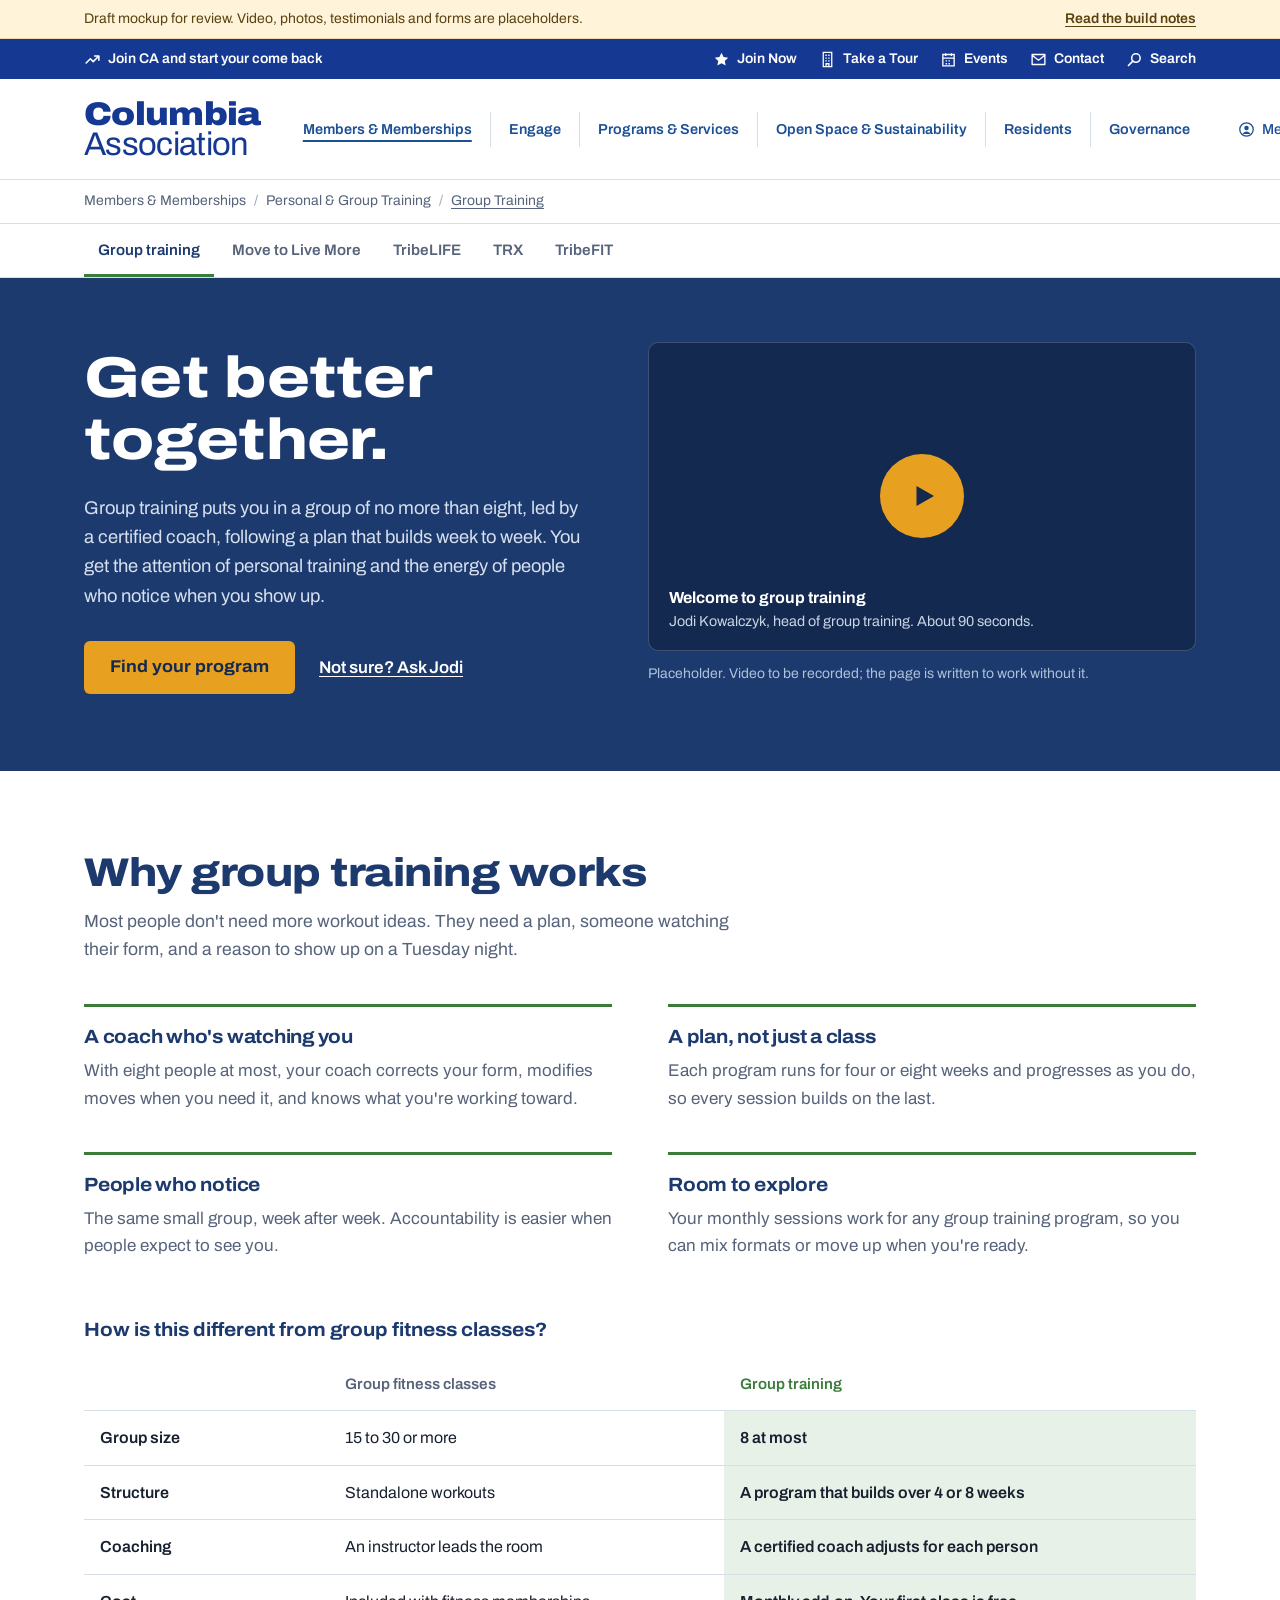
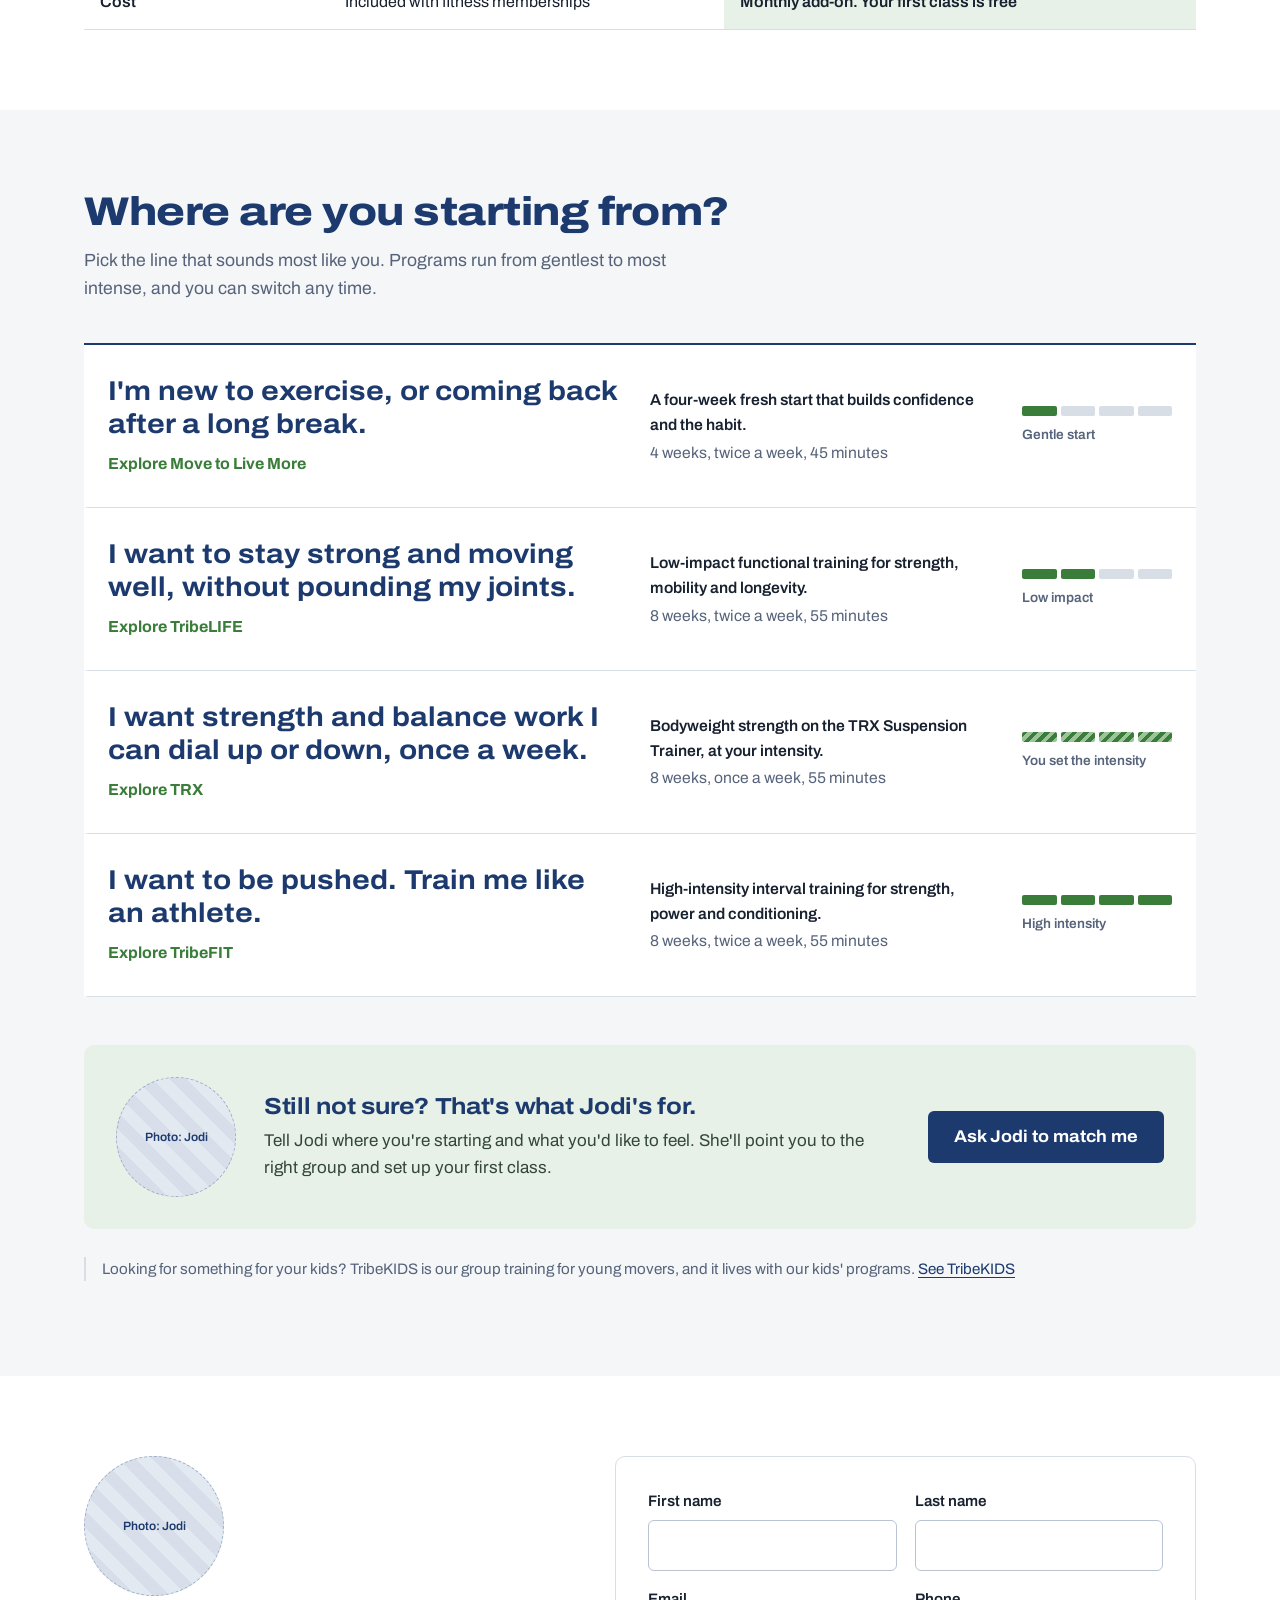
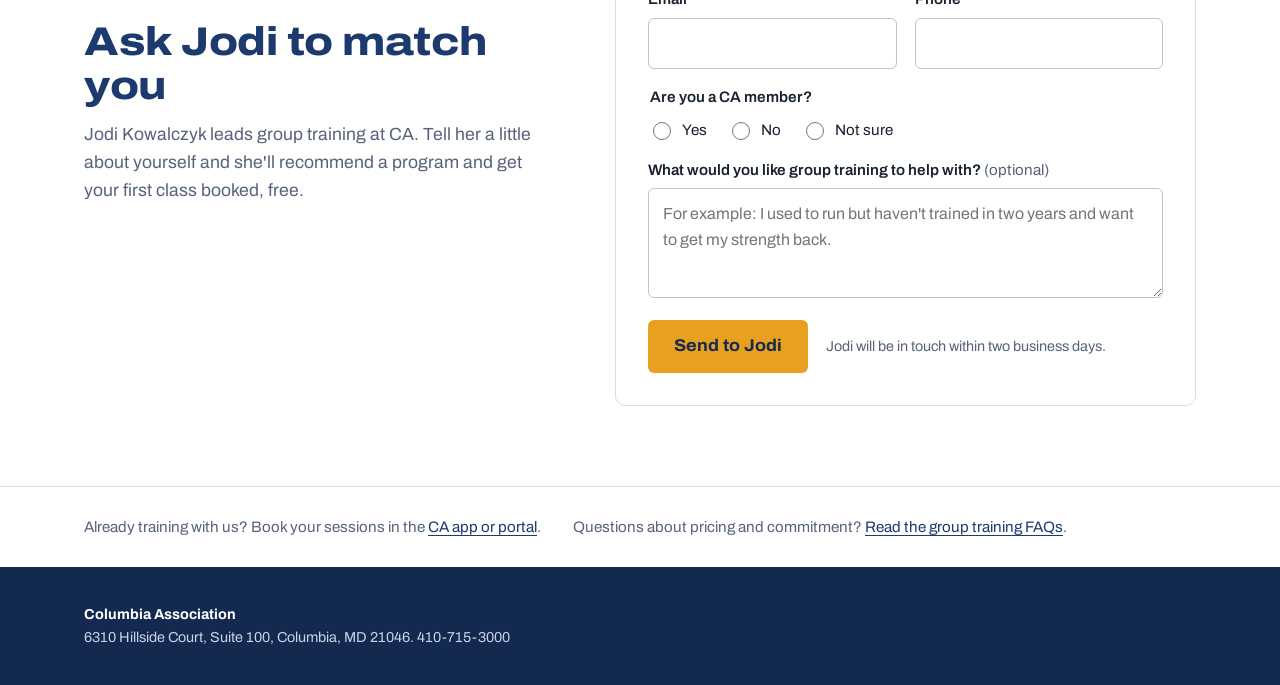
==== index.html @ 559ebf8b "Replace the stand-in header with the existing CA site header Adds the blue utility bar, the Columbia" ====
<!doctype html>
<html lang="en">
<head>
<meta charset="utf-8">
<meta name="viewport" content="width=device-width, initial-scale=1">
<title>Group Training - Columbia Association (mockup)</title>
<meta name="description" content="Small-group training with a certified coach at Columbia Association. Find the program that fits where you&#x27;re starting.">
<meta name="robots" content="noindex, nofollow">
<link rel="preconnect" href="https://fonts.googleapis.com">
<link rel="preconnect" href="https://fonts.gstatic.com" crossorigin>
<link href="https://fonts.googleapis.com/css2?family=Archivo:ital,wdth,wght@0,62..125,100..900;1,62..125,100..900&display=swap" rel="stylesheet">
<link rel="stylesheet" href="styles.css">
</head>
<body>
<div class="review-bar"><div class="wrap"><span>Draft mockup for review. Video, photos, testimonials and forms are placeholders.</span><a href="notes.html">Read the build notes</a></div></div>
<header class="ca-head">
  <div class="ca-util"><div class="wrap">
    <a class="ca-promo" href="#"><svg viewBox="0 0 24 24" aria-hidden="true"><path d="M3 17l6-6 4 4 8-8M15 7h6v6" fill="none" stroke="currentColor" stroke-width="2.2" stroke-linecap="round" stroke-linejoin="round"/></svg>Join CA and start your come back</a>
    <ul class="ca-util-links"><li><a href="#"><svg viewBox="0 0 24 24" aria-hidden="true"><path d="M12 2.5l2.9 6.1 6.6.8-4.9 4.6 1.3 6.6L12 17.3l-5.9 3.3 1.3-6.6-4.9-4.6 6.6-.8z" fill="currentColor"/></svg><span>Join Now</span></a></li><li><a href="#"><svg viewBox="0 0 24 24" aria-hidden="true"><path d="M6 2h12v20H6zM9 6h2M13 6h2M9 10h2M13 10h2M9 14h2M13 14h2M10 22v-4h4v4" fill="none" stroke="currentColor" stroke-width="1.8"/></svg><span>Take a Tour</span></a></li><li><a href="#"><svg viewBox="0 0 24 24" aria-hidden="true"><path d="M4 5h16v16H4zM4 10h16M8 3v4M16 3v4M8 14h2M12 14h2M8 18h2M12 18h2" fill="none" stroke="currentColor" stroke-width="1.9"/></svg><span>Events</span></a></li><li><a href="#"><svg viewBox="0 0 24 24" aria-hidden="true"><path d="M3 5h18v14H3zM3 6l9 7 9-7" fill="none" stroke="currentColor" stroke-width="1.9" stroke-linejoin="round"/></svg><span>Contact</span></a></li><li><a href="#"><svg viewBox="0 0 24 24" aria-hidden="true"><circle cx="14" cy="10" r="6" fill="none" stroke="currentColor" stroke-width="2.2"/><path d="M9.6 14.4L3.5 20.5" stroke="currentColor" stroke-width="2.4" stroke-linecap="round"/></svg><span>Search</span></a></li></ul>
  </div></div>
  <div class="ca-main"><div class="wrap">
    <a class="ca-logo" href="index.html" aria-label="Columbia Association home"><span class="ca-logo-1">Columbia</span><span class="ca-logo-2">Association</span></a>
    <button class="ca-menu-btn" type="button" aria-expanded="false" aria-controls="ca-menu">Menu</button>
    <nav class="ca-nav" id="ca-menu" aria-label="Main"><ul><li><a href="#" class="is-section">Members &amp; Memberships</a></li><li><a href="#">Engage</a></li><li><a href="#">Programs &amp; Services</a></li><li><a href="#">Open Space &amp; Sustainability</a></li><li><a href="#">Residents</a></li><li><a href="#">Governance</a></li><li class="ca-login"><a href="#"><svg viewBox="0 0 24 24" aria-hidden="true"><circle cx="12" cy="12" r="9.5" fill="none" stroke="currentColor" stroke-width="1.8"/><circle cx="12" cy="10" r="3.2" fill="currentColor"/><path d="M6.3 18.5c1.3-2.4 3.3-3.6 5.7-3.6s4.4 1.2 5.7 3.6" fill="currentColor"/></svg>Member Login</a></li></ul></nav>
  </div></div>
</header>
<nav class="crumbs" aria-label="Breadcrumb"><div class="wrap"><ol><li>Members &amp; Memberships</li><li>Personal &amp; Group Training</li><li><a href="index.html">Group Training</a></li></ol></div></nav>
<nav class="gt-nav" aria-label="Group training"><div class="wrap"><ul><li><a href="index.html" aria-current="page">Group training</a></li><li><a href="move-to-live-more.html">Move to Live More</a></li><li><a href="tribelife.html">TribeLIFE</a></li><li><a href="trx.html">TRX</a></li><li><a href="tribefit.html">TribeFIT</a></li></ul></div></nav>
<main id="content">
<section class="hero"><div class="wrap">
  <div>
    <h1>Get better together.</h1>
    <p class="lede">Group training puts you in a group of no more than eight, led by a certified coach, following a plan that builds week to week. You get the attention of personal training and the energy of people who notice when you show up.</p>
    <div class="hero-actions">
      <a class="btn btn-primary" href="#paths">Find your program</a>
      <a class="btn-link-light" href="#ask">Not sure? Ask Jodi</a>
    </div>
  </div>
  <div>
    <div class="video">
      <button class="video-play" type="button" aria-label="Play welcome video from Jodi Kowalczyk"><svg viewBox="0 0 24 24" aria-hidden="true"><path d="M6 4l14 8-14 8z"/></svg></button>
      <div class="video-meta"><strong>Welcome to group training</strong>Jodi Kowalczyk, head of group training. About 90 seconds.</div>
      <div class="video-msg" role="status"><div><p>The welcome video from Jodi will play here.</p><button class="btn btn-primary video-close" type="button">Close</button></div></div>
    </div>
    <p class="video-note">Placeholder. Video to be recorded; the page is written to work without it.</p>
  </div>
</div></section>

<section class="section"><div class="wrap">
  <div class="section-head measure">
    <h2>Why group training works</h2>
    <p>Most people don't need more workout ideas. They need a plan, someone watching their form, and a reason to show up on a Tuesday night.</p>
  </div>
  <div class="reasons">
    <div class="reason"><h3>A coach who's watching you</h3><p>With eight people at most, your coach corrects your form, modifies moves when you need it, and knows what you're working toward.</p></div>
    <div class="reason"><h3>A plan, not just a class</h3><p>Each program runs for four or eight weeks and progresses as you do, so every session builds on the last.</p></div>
    <div class="reason"><h3>People who notice</h3><p>The same small group, week after week. Accountability is easier when people expect to see you.</p></div>
    <div class="reason"><h3>Room to explore</h3><p>Your monthly sessions work for any group training program, so you can mix formats or move up when you're ready.</p></div>
  </div>

  <div class="compare-wrap">
    <table class="compare">
      <caption>How is this different from group fitness classes?</caption>
      <thead><tr><td></td><th scope="col">Group fitness classes</th><th scope="col">Group training</th></tr></thead>
      <tbody>
        <tr><th scope="row">Group size</th><td>15 to 30 or more</td><td>8 at most</td></tr>
        <tr><th scope="row">Structure</th><td>Standalone workouts</td><td>A program that builds over 4 or 8 weeks</td></tr>
        <tr><th scope="row">Coaching</th><td>An instructor leads the room</td><td>A certified coach adjusts for each person</td></tr>
        <tr><th scope="row">Cost</th><td>Included with fitness memberships</td><td>Monthly add-on. Your first class is free</td></tr>
      </tbody>
    </table>
  </div>
</div></section>

<section class="section section-gray" id="paths"><div class="wrap">
  <div class="section-head measure">
    <h2>Where are you starting from?</h2>
    <p>Pick the line that sounds most like you. Programs run from gentlest to most intense, and you can switch any time.</p>
  </div>
  <ul class="paths">
<li class="path"><a href="move-to-live-more.html">
  <div><span class="path-say">I&#x27;m new to exercise, or coming back after a long break.</span><span class="path-prog">Explore Move to Live More</span></div>
  <div class="path-facts"><strong>A four-week fresh start that builds confidence and the habit.</strong>4 weeks, twice a week, 45 minutes</div>
  <div class="meter" aria-label="Intensity: Gentle start"><div class="meter-bars" aria-hidden="true"><span class="on"></span><span class=""></span><span class=""></span><span class=""></span></div><span class="meter-label">Gentle start</span></div>
</a></li>
<li class="path"><a href="tribelife.html">
  <div><span class="path-say">I want to stay strong and moving well, without pounding my joints.</span><span class="path-prog">Explore TribeLIFE</span></div>
  <div class="path-facts"><strong>Low-impact functional training for strength, mobility and longevity.</strong>8 weeks, twice a week, 55 minutes</div>
  <div class="meter" aria-label="Intensity: Low impact"><div class="meter-bars" aria-hidden="true"><span class="on"></span><span class="on"></span><span class=""></span><span class=""></span></div><span class="meter-label">Low impact</span></div>
</a></li>
<li class="path"><a href="trx.html">
  <div><span class="path-say">I want strength and balance work I can dial up or down, once a week.</span><span class="path-prog">Explore TRX</span></div>
  <div class="path-facts"><strong>Bodyweight strength on the TRX Suspension Trainer, at your intensity.</strong>8 weeks, once a week, 55 minutes</div>
  <div class="meter" aria-label="Intensity: You set the intensity"><div class="meter-bars" aria-hidden="true"><span class="range"></span><span class="range"></span><span class="range"></span><span class="range"></span></div><span class="meter-label">You set the intensity</span></div>
</a></li>
<li class="path"><a href="tribefit.html">
  <div><span class="path-say">I want to be pushed. Train me like an athlete.</span><span class="path-prog">Explore TribeFIT</span></div>
  <div class="path-facts"><strong>High-intensity interval training for strength, power and conditioning.</strong>8 weeks, twice a week, 55 minutes</div>
  <div class="meter" aria-label="Intensity: High intensity"><div class="meter-bars" aria-hidden="true"><span class="on"></span><span class="on"></span><span class="on"></span><span class="on"></span></div><span class="meter-label">High intensity</span></div>
</a></li>
  </ul>

  <div class="not-sure">
    <div class="ph ph-square">Photo: Jodi</div>
    <div>
      <h3>Still not sure? That's what Jodi's for.</h3>
      <p>Tell Jodi where you're starting and what you'd like to feel. She'll point you to the right group and set up your first class.</p>
    </div>
    <a class="btn" href="#ask">Ask Jodi to match me</a>
  </div>

  <p class="kids-aside">Looking for something for your kids? TribeKIDS is our group training for young movers, and it lives with our kids' programs. <a href="https://columbiaassociation.org/sports-recreation/personal-training/tribekids/">See TribeKIDS</a></p>
</div></section>

<section class="section" id="ask"><div class="wrap ask">
  <div class="ask-intro">
    <div class="ph ph-square">Photo: Jodi</div>
    <h2>Ask Jodi to match you</h2>
    <p style="margin-top:14px;color:var(--muted);font-size:1.1rem">Jodi Kowalczyk leads group training at CA. Tell her a little about yourself and she'll recommend a program and get your first class booked, free.</p>
  </div>
  <div class="form-panel">
    <form>
      <input type="hidden" name="source" value="gt-home-ask-jodi">
      <div class="form-grid">
        <div class="field"><label for="f-first">First name</label><input id="f-first" type="text" name="first_name" autocomplete="given-name" required></div>
<div class="field"><label for="f-last">Last name</label><input id="f-last" type="text" name="last_name" autocomplete="family-name" required></div>
<div class="field"><label for="f-email">Email</label><input id="f-email" type="email" name="email" autocomplete="email" required></div>
<div class="field"><label for="f-phone">Phone</label><input id="f-phone" type="tel" name="phone" autocomplete="tel" required></div>
        <fieldset class="field full"><legend>Are you a CA member?</legend>
<div class="choices">
<label><input type="radio" name="member" value="yes" required> Yes</label>
<label><input type="radio" name="member" value="no"> No</label>
<label><input type="radio" name="member" value="not-sure"> Not sure</label>
</div></fieldset>
        <div class="field full"><label for="f-goal">What would you like group training to help with? <span class="opt">(optional)</span></label><textarea id="f-goal" name="goal" placeholder="For example: I used to run but haven't trained in two years and want to get my strength back."></textarea></div>
        <div class="form-foot"><button class="btn btn-primary" type="submit">Send to Jodi</button><p>Jodi will be in touch within two business days.</p></div>
      </div>
    </form>
    <div class="form-done" role="status">
      <h3>Thanks, <span data-first>there</span>.</h3>
      <p>Jodi will be in touch within two business days to talk through your options and book your first class.</p>
      <span class="mock-flag">Mockup: this form isn't connected yet.</span>
    </div>
  </div>
</div></section>

<div class="utility"><div class="wrap">
  <span>Already training with us? Book your sessions in the <a href="https://columbiaassociation.org/portal-info/">CA app or portal</a>.</span>
  <span>Questions about pricing and commitment? <a href="https://columbiaassociation.org/sports-recreation/personal-training/group-training-programs/faqs/">Read the group training FAQs</a>.</span>
</div></div>
</main>
<footer class="site-foot"><div class="wrap">
<strong>Columbia Association</strong><br>6310 Hillside Court, Suite 100, Columbia, MD 21046. 410-715-3000
</div></footer>
<script src="site.js"></script>
</body></html>
---- styles.css ----
/* CA Group Training mockup - shared styles
   Palette from the CA design system: navy #1C3A6E, green #3A7D3A, light gray #F4F6F8, gold #E8A020 */

:root {
  --navy: #1C3A6E;
  --navy-deep: #13294F;
  --green: #3A7D3A;
  --green-tint: #E8F1E7;
  --gray: #F4F6F8;
  --gold: #E8A020;
  --gold-deep: #C8870F;
  --ink: #18212F;
  --muted: #56637A;
  --line: #D8DEE6;
  --white: #FFFFFF;
  color-scheme: light;
}

* { box-sizing: border-box; }
html { -webkit-text-size-adjust: 100%; scroll-behavior: smooth; }
@media (prefers-reduced-motion: reduce) { html { scroll-behavior: auto; } }

body {
  margin: 0;
  font-family: "Archivo", system-ui, -apple-system, "Segoe UI", Roboto, sans-serif;
  font-stretch: 100%;
  font-size: 1.0625rem;
  line-height: 1.6;
  color: var(--ink);
  background: var(--white);
}

a { color: var(--navy); text-underline-offset: 3px; }
a:hover { color: var(--green); }
:focus-visible { outline: 3px solid var(--gold); outline-offset: 3px; }

.wrap { max-width: 1160px; margin: 0 auto; padding: 0 24px; }
.measure { max-width: 38em; }

h1, h2, h3 {
  font-stretch: 116%;
  font-weight: 800;
  line-height: 1.08;
  letter-spacing: -0.012em;
  margin: 0;
}
h2 { font-size: clamp(1.75rem, 3.4vw, 2.5rem); color: var(--navy); }
h3 { font-size: 1.2rem; font-stretch: 108%; font-weight: 700; line-height: 1.25; }
p { margin: 0 0 1em; }

/* ---------- Review banner ---------- */
.review-bar {
  background: #FFF3DA;
  border-bottom: 1px solid #F0D9A8;
  font-size: 0.875rem;
  color: #5B4310;
}
.review-bar .wrap { display: flex; gap: 16px; justify-content: space-between; align-items: center; padding-top: 8px; padding-bottom: 8px; flex-wrap: wrap; }
.review-bar a { color: #5B4310; font-weight: 600; }

/* ---------- CA site header (mirrors the existing columbiaassociation.org chrome) ---------- */
/* Shari: this is the existing WordPress theme header. Nothing here needs building. */
.ca-head { --ca-blue: #153893; --ca-link: #1B4F96; background: var(--white); }
.ca-head svg { width: 17px; height: 17px; flex: none; }

.ca-util { background: var(--ca-blue); color: var(--white); font-size: 0.875rem; font-weight: 600; }
.ca-util .wrap { display: flex; align-items: center; justify-content: space-between; gap: 16px; min-height: 40px; }
.ca-util a { color: var(--white); text-decoration: none; display: inline-flex; align-items: center; gap: 7px; padding: 8px 0; }
.ca-util a:hover { text-decoration: underline; color: var(--white); }
.ca-util-links { list-style: none; margin: 0; padding: 0; display: flex; gap: 22px; }

.ca-main { border-bottom: 1px solid var(--line); }
.ca-main .wrap { display: flex; align-items: center; gap: 24px; min-height: 100px; }
.ca-logo { display: flex; flex-direction: column; text-decoration: none; color: var(--ca-blue); line-height: 0.92; flex: none; }
.ca-logo-1 { font-weight: 900; font-stretch: 112%; font-size: 2.05rem; letter-spacing: -0.02em; }
.ca-logo-2 { font-weight: 400; font-size: 2.05rem; letter-spacing: -0.02em; }
.ca-logo:hover { color: var(--ca-blue); }

.ca-nav { margin-left: auto; }
.ca-nav ul { list-style: none; margin: 0; padding: 0; display: flex; align-items: center; }
.ca-nav li + li { border-left: 1px solid var(--line); }
.ca-nav a {
  display: inline-flex; align-items: center; gap: 7px; padding: 6px 18px;
  color: var(--ca-link); font-weight: 600; font-size: 0.9rem; text-decoration: none; white-space: nowrap;
}
.ca-nav a:hover { color: var(--ca-blue); text-decoration: underline; }
.ca-nav a.is-section { text-decoration: underline; text-decoration-thickness: 2px; text-underline-offset: 6px; }
.ca-nav .ca-login { border-left: 0; margin-left: 12px; }
.ca-nav .ca-login a { font-weight: 500; }
.ca-menu-btn { display: none; }

/* Breadcrumb */
.crumbs { background: var(--white); border-bottom: 1px solid var(--line); font-size: 0.875rem; color: var(--muted); }
.crumbs ol { list-style: none; margin: 0; padding: 10px 0; display: flex; flex-wrap: wrap; }
.crumbs li + li::before { content: "/"; margin: 0 8px; color: #9AA6B8; }
.crumbs a { color: var(--muted); }

@media (max-width: 1180px) {
  .ca-main .wrap { min-height: 76px; }
  .ca-logo-1, .ca-logo-2 { font-size: 1.6rem; }
  .ca-menu-btn {
    display: inline-block; margin-left: auto; cursor: pointer;
    font: inherit; font-weight: 700; font-size: 0.95rem; color: var(--ca-blue);
    background: var(--white); border: 2px solid var(--ca-blue); border-radius: 6px; padding: 8px 16px;
  }
  .ca-nav { display: none; flex-basis: 100%; margin: 0 0 12px; }
  .ca-nav.is-open { display: block; }
  .ca-main .wrap { flex-wrap: wrap; }
  .ca-nav ul { flex-direction: column; align-items: stretch; }
  .ca-nav li + li { border-left: 0; border-top: 1px solid var(--line); }
  .ca-nav a { display: flex; padding: 12px 4px; font-size: 1rem; }
  .ca-nav .ca-login { margin-left: 0; }
}
@media (max-width: 760px) {
  .ca-util-links { gap: 4px; }
  .ca-util-links span { position: absolute; width: 1px; height: 1px; overflow: hidden; clip: rect(0 0 0 0); white-space: nowrap; }
  .ca-util-links a { padding: 10px 8px; }
  .ca-util-links svg { width: 18px; height: 18px; }
}
@media (max-width: 560px) {
  .ca-util .ca-promo { display: none; }
  .ca-util .wrap { justify-content: center; }
  .ca-util-links { gap: 14px; }
  .ca-logo-1, .ca-logo-2 { font-size: 1.4rem; }
}

/* Section nav across the five pages */
.gt-nav { background: var(--white); border-bottom: 1px solid var(--line); position: sticky; top: 0; z-index: 10; }
.gt-nav ul { list-style: none; margin: 0; padding: 0; display: flex; gap: 4px; overflow-x: auto; scrollbar-width: none; }
.gt-nav ul::-webkit-scrollbar { display: none; }
.gt-nav a {
  display: block; padding: 14px 14px 12px; white-space: nowrap; text-decoration: none;
  color: var(--muted); font-weight: 600; font-size: 0.95rem;
  border-bottom: 3px solid transparent;
}
.gt-nav a:hover { color: var(--navy); }
.gt-nav a[aria-current="page"] { color: var(--navy); border-bottom-color: var(--green); }

/* ---------- Buttons ---------- */
.btn {
  display: inline-block; text-decoration: none; cursor: pointer;
  font: inherit; font-weight: 700; font-stretch: 106%;
  padding: 14px 24px; border-radius: 6px; border: 2px solid transparent;
  line-height: 1.2;
}
.btn-primary { background: var(--gold); color: var(--navy-deep); }
.btn-primary:hover { background: var(--gold-deep); color: var(--navy-deep); }
.btn-link-light { color: var(--white); font-weight: 600; }
.btn-link-light:hover { color: var(--gold); }

/* ---------- Hero ---------- */
.hero { background: var(--navy); color: var(--white); padding: 64px 0 72px; }
.hero .wrap { display: grid; grid-template-columns: 1fr 1.08fr; gap: 56px; align-items: center; }
.hero h1 { font-size: clamp(2.3rem, 4.6vw, 3.6rem); font-stretch: 120%; }
.hero .lede { color: #D7E0EE; font-size: 1.15rem; margin: 22px 0 30px; max-width: 32em; }
.hero-actions { display: flex; gap: 24px; align-items: center; flex-wrap: wrap; }

/* Video placeholder */
.video {
  position: relative; aspect-ratio: 16 / 9; width: 100%;
  background: var(--navy-deep); border: 1px solid rgba(255,255,255,0.18); border-radius: 10px;
  overflow: hidden; display: grid; place-items: center;
}
.video-play {
  width: 84px; height: 84px; border-radius: 50%; border: 0; cursor: pointer;
  background: var(--gold); display: grid; place-items: center;
}
.video-play:hover { background: var(--gold-deep); }
.video-play svg { width: 30px; height: 30px; margin-left: 5px; fill: var(--navy-deep); }
.video-meta { position: absolute; left: 20px; right: 20px; bottom: 16px; font-size: 0.9rem; color: #C9D4E6; }
.video-meta strong { display: block; color: var(--white); font-size: 1rem; }
.video-note { margin-top: 12px; font-size: 0.875rem; color: #AFC0DA; }
.video-msg { position: absolute; inset: 0; display: none; place-items: center; text-align: center; padding: 24px; background: rgba(19,41,79,0.94); color: var(--white); }
.video.is-open .video-msg { display: grid; }

/* ---------- Generic sections ---------- */
.section { padding: 80px 0; }
.section-gray { background: var(--gray); }
.section-head { margin-bottom: 40px; }
.section-head p { color: var(--muted); font-size: 1.1rem; margin-top: 14px; }

/* Why group training works */
.reasons { display: grid; grid-template-columns: repeat(2, 1fr); gap: 40px 56px; }
.reason { border-top: 3px solid var(--green); padding-top: 18px; }
.reason h3 { color: var(--navy); margin-bottom: 8px; }
.reason p { color: var(--muted); margin: 0; }

/* Group fitness vs group training */
.compare-wrap { margin-top: 56px; overflow-x: auto; }
.compare { width: 100%; border-collapse: collapse; min-width: 560px; font-size: 1rem; }
.compare caption { text-align: left; font-weight: 700; font-stretch: 108%; color: var(--navy); font-size: 1.2rem; padding-bottom: 12px; }
.compare th, .compare td { text-align: left; padding: 14px 16px; border-bottom: 1px solid var(--line); vertical-align: top; }
.compare thead th { font-size: 0.95rem; color: var(--muted); font-weight: 600; }
.compare thead th:last-child { color: var(--green); }
.compare tbody th { font-weight: 600; color: var(--ink); width: 22%; }
.compare td:last-child { background: var(--green-tint); font-weight: 600; }

/* ---------- Pathways (the triage) ---------- */
.paths { list-style: none; margin: 0; padding: 0; border-top: 2px solid var(--navy); }
.path a {
  display: grid; grid-template-columns: 1.5fr 1fr 150px; gap: 32px; align-items: center;
  padding: 30px 24px 30px 20px; text-decoration: none; color: var(--ink);
  border-bottom: 1px solid var(--line); border-left: 4px solid transparent; background: var(--white);
}
.path a:hover, .path a:focus-visible { border-left-color: var(--green); background: #FBFCFD; color: var(--ink); }
.path-say { font-size: clamp(1.3rem, 2.3vw, 1.7rem); font-weight: 700; font-stretch: 110%; line-height: 1.2; color: var(--navy); }
.path-prog { display: block; margin-top: 10px; font-size: 1rem; font-weight: 700; color: var(--green); font-stretch: 100%; }
.path a:hover .path-prog { text-decoration: underline; }
.path-facts { color: var(--muted); font-size: 0.98rem; }
.path-facts strong { color: var(--ink); font-weight: 600; display: block; margin-bottom: 2px; }

.meter { display: grid; gap: 8px; }
.meter-bars { display: grid; grid-template-columns: repeat(4, 1fr); gap: 4px; height: 10px; }
.meter-bars span { background: var(--line); border-radius: 2px; }
.meter-bars span.on { background: var(--green); }
.meter-bars span.range { background: repeating-linear-gradient(135deg, var(--green) 0 4px, #9CC39A 4px 8px); }
.meter-label { font-size: 0.85rem; color: var(--muted); font-weight: 600; }
.paths-note { margin-top: 20px; font-size: 0.95rem; color: var(--muted); }

/* Not sure band */
.not-sure { margin-top: 48px; background: var(--green-tint); border-radius: 10px; padding: 32px; display: grid; grid-template-columns: 120px 1fr auto; gap: 28px; align-items: center; }
.not-sure h3 { font-size: 1.45rem; font-stretch: 112%; color: var(--navy); margin-bottom: 6px; }
.not-sure p { margin: 0; color: #33463A; }
.not-sure .btn { background: var(--navy); color: var(--white); }
.not-sure .btn:hover { background: var(--navy-deep); color: var(--white); }

.kids-aside { margin-top: 28px; font-size: 0.95rem; color: var(--muted); padding-left: 16px; border-left: 2px solid var(--line); }

/* ---------- Photo placeholders ---------- */
.ph {
  background-color: #E3E9F1;
  background-image: repeating-linear-gradient(45deg, rgba(28,58,110,0.06) 0 12px, transparent 12px 24px);
  border: 1px dashed #9FB0C8; border-radius: 10px;
  display: grid; place-items: center; text-align: center; padding: 18px;
  color: var(--navy); font-size: 0.875rem; font-weight: 600; line-height: 1.35;
  aspect-ratio: 4 / 3;
}
.ph small { display: block; font-weight: 400; color: var(--muted); margin-top: 4px; }
.ph-square { aspect-ratio: 1 / 1; border-radius: 50%; padding: 10px; font-size: 0.75rem; }
.hero .ph { background-color: #26467C; background-image: repeating-linear-gradient(45deg, rgba(255,255,255,0.05) 0 12px, transparent 12px 24px); border-color: rgba(255,255,255,0.35); color: var(--white); }
.hero .ph small { color: #C9D4E6; }

/* ---------- Forms ---------- */
.form-grid { display: grid; grid-template-columns: 1fr 1fr; gap: 16px 18px; }
.field { display: grid; gap: 6px; }
.field.full { grid-column: 1 / -1; }
label, legend { font-weight: 600; font-size: 0.95rem; }
.opt { font-weight: 400; color: var(--muted); }
input[type="text"], input[type="email"], input[type="tel"], select, textarea {
  font: inherit; font-size: 1rem; width: 100%; padding: 12px 14px;
  border: 1px solid #B9C3D1; border-radius: 6px; background: var(--white); color: var(--ink);
}
textarea { min-height: 110px; resize: vertical; }
input:focus, select:focus, textarea:focus { outline: 3px solid rgba(232,160,32,0.55); outline-offset: 0; border-color: var(--navy); }
fieldset { border: 0; padding: 0; margin: 0; }
.choices { display: flex; flex-wrap: wrap; gap: 8px 20px; margin-top: 8px; }
.choices label { font-weight: 400; display: flex; gap: 8px; align-items: center; }
.choices input { width: 18px; height: 18px; accent-color: var(--green); }
.form-foot { grid-column: 1 / -1; display: flex; gap: 18px; align-items: center; flex-wrap: wrap; margin-top: 6px; }
.form-foot p { margin: 0; font-size: 0.9rem; color: var(--muted); }
.form-panel { background: var(--white); border: 1px solid var(--line); border-radius: 10px; padding: 32px; }
.form-done { display: none; }
.form-panel.is-done form { display: none; }
.form-panel.is-done .form-done { display: block; }
.form-done h3 { color: var(--green); font-size: 1.4rem; margin-bottom: 10px; }
.mock-flag { font-size: 0.85rem; color: #8A6514; background: #FFF3DA; padding: 8px 12px; border-radius: 6px; display: inline-block; }

/* Ask Jodi */
.ask { display: grid; grid-template-columns: 0.9fr 1.1fr; gap: 56px; align-items: start; }
.ask-intro .ph-square { width: 140px; margin-bottom: 24px; }

/* Utility strip */
.utility { border-top: 1px solid var(--line); padding: 28px 0; font-size: 0.95rem; color: var(--muted); }
.utility .wrap { display: flex; gap: 32px; flex-wrap: wrap; }

/* ---------- Program pages ---------- */
.prog-hero h1 { font-size: clamp(2.8rem, 7vw, 5.2rem); font-stretch: 125%; font-weight: 900; letter-spacing: -0.02em; }
.back { display: inline-block; margin-bottom: 18px; color: #C9D4E6; font-size: 0.95rem; }
.back:hover { color: var(--gold); }
.facts { display: grid; grid-template-columns: repeat(4, auto); justify-content: start; gap: 8px 36px; margin: 0 0 34px; }
.facts div { display: grid; }
.facts dt { font-size: 0.85rem; color: #AFC0DA; order: 2; }
.facts dd { margin: 0; font-size: 1.5rem; font-weight: 800; font-stretch: 112%; order: 1; }

.for-you { list-style: none; padding: 0; margin: 0; display: grid; gap: 14px; }
.for-you li { padding: 16px 20px; background: var(--white); border-left: 4px solid var(--green); font-size: 1.15rem; font-weight: 600; color: var(--navy); }

.split { display: grid; grid-template-columns: 1fr 1fr; gap: 56px; align-items: center; }

.benefits { display: grid; grid-template-columns: repeat(2, 1fr); gap: 32px 48px; }
.benefit h3 { color: var(--navy); margin-bottom: 6px; }
.benefit p { color: var(--muted); margin: 0; }

.quotes { display: grid; grid-template-columns: 1fr 1fr; gap: 24px; }
.quote { margin: 0; border: 2px dashed #C3CDDA; border-radius: 10px; padding: 28px; background: var(--white); }
.quote p { font-size: 1.15rem; color: var(--muted); font-style: italic; }
.quote footer { font-size: 0.9rem; color: var(--muted); }
.quote .tag { font-style: normal; font-weight: 700; color: #8A6514; font-size: 0.85rem; display: block; margin-bottom: 10px; }

.book { display: grid; grid-template-columns: 0.85fr 1.15fr; gap: 56px; align-items: start; }
.steps { list-style: none; counter-reset: s; padding: 0; margin: 28px 0 0; display: grid; gap: 22px; }
.steps li { counter-increment: s; display: grid; grid-template-columns: 40px 1fr; gap: 14px; }
.steps li::before {
  content: counter(s); width: 36px; height: 36px; border-radius: 50%;
  background: var(--navy); color: var(--white); display: grid; place-items: center; font-weight: 700;
}
.steps strong { display: block; color: var(--navy); }
.steps span { color: var(--muted); font-size: 0.98rem; }

details.costs { margin-top: 28px; border-top: 1px solid var(--line); padding-top: 18px; }
details.costs summary { cursor: pointer; font-weight: 700; color: var(--navy); }
.price-table { width: 100%; border-collapse: collapse; margin: 16px 0; font-size: 0.95rem; }
.price-table th, .price-table td { padding: 10px 8px; border-bottom: 1px solid var(--line); text-align: left; }
.price-table thead th { color: var(--muted); font-weight: 600; }
.costs p { font-size: 0.95rem; color: var(--muted); }

.others { list-style: none; padding: 0; margin: 24px 0 0; display: grid; grid-template-columns: repeat(3, 1fr); gap: 0; border-top: 2px solid var(--navy); }
.others a { display: block; padding: 22px 20px 22px 0; text-decoration: none; border-bottom: 1px solid var(--line); color: var(--ink); }
.others a:hover strong { text-decoration: underline; }
.others strong { display: block; color: var(--green); font-size: 1.1rem; }
.others span { color: var(--muted); font-size: 0.95rem; }

/* ---------- Footer ---------- */
.site-foot { background: var(--navy-deep); color: #C9D4E6; padding: 36px 0; font-size: 0.9rem; }
.site-foot strong { color: var(--white); }

/* ---------- Responsive ---------- */
@media (max-width: 900px) {
  .hero .wrap, .ask, .split, .book { grid-template-columns: 1fr; gap: 36px; }
  .path a { grid-template-columns: 1fr; gap: 14px; padding: 24px 16px; }
  .meter { max-width: 200px; }
  .not-sure { grid-template-columns: 1fr; text-align: left; }
  .not-sure .ph-square { width: 96px; }
  .others { grid-template-columns: 1fr; }
}
@media (max-width: 640px) {
  .section { padding: 56px 0; }
  .hero { padding: 44px 0 52px; }
  .reasons, .benefits, .quotes, .form-grid { grid-template-columns: 1fr; }
  .facts { grid-template-columns: repeat(2, auto); }
  .form-panel { padding: 22px; }
  .video-play { width: 56px; height: 56px; margin-top: -40px; }
  .video-play svg { width: 22px; height: 22px; }
  .video-meta { font-size: 0.78rem; left: 14px; right: 14px; bottom: 10px; }
  .video-meta strong { font-size: 0.9rem; }
  .compare { min-width: 0; font-size: 0.9rem; }
  .compare th, .compare td { padding: 10px 8px; }
}
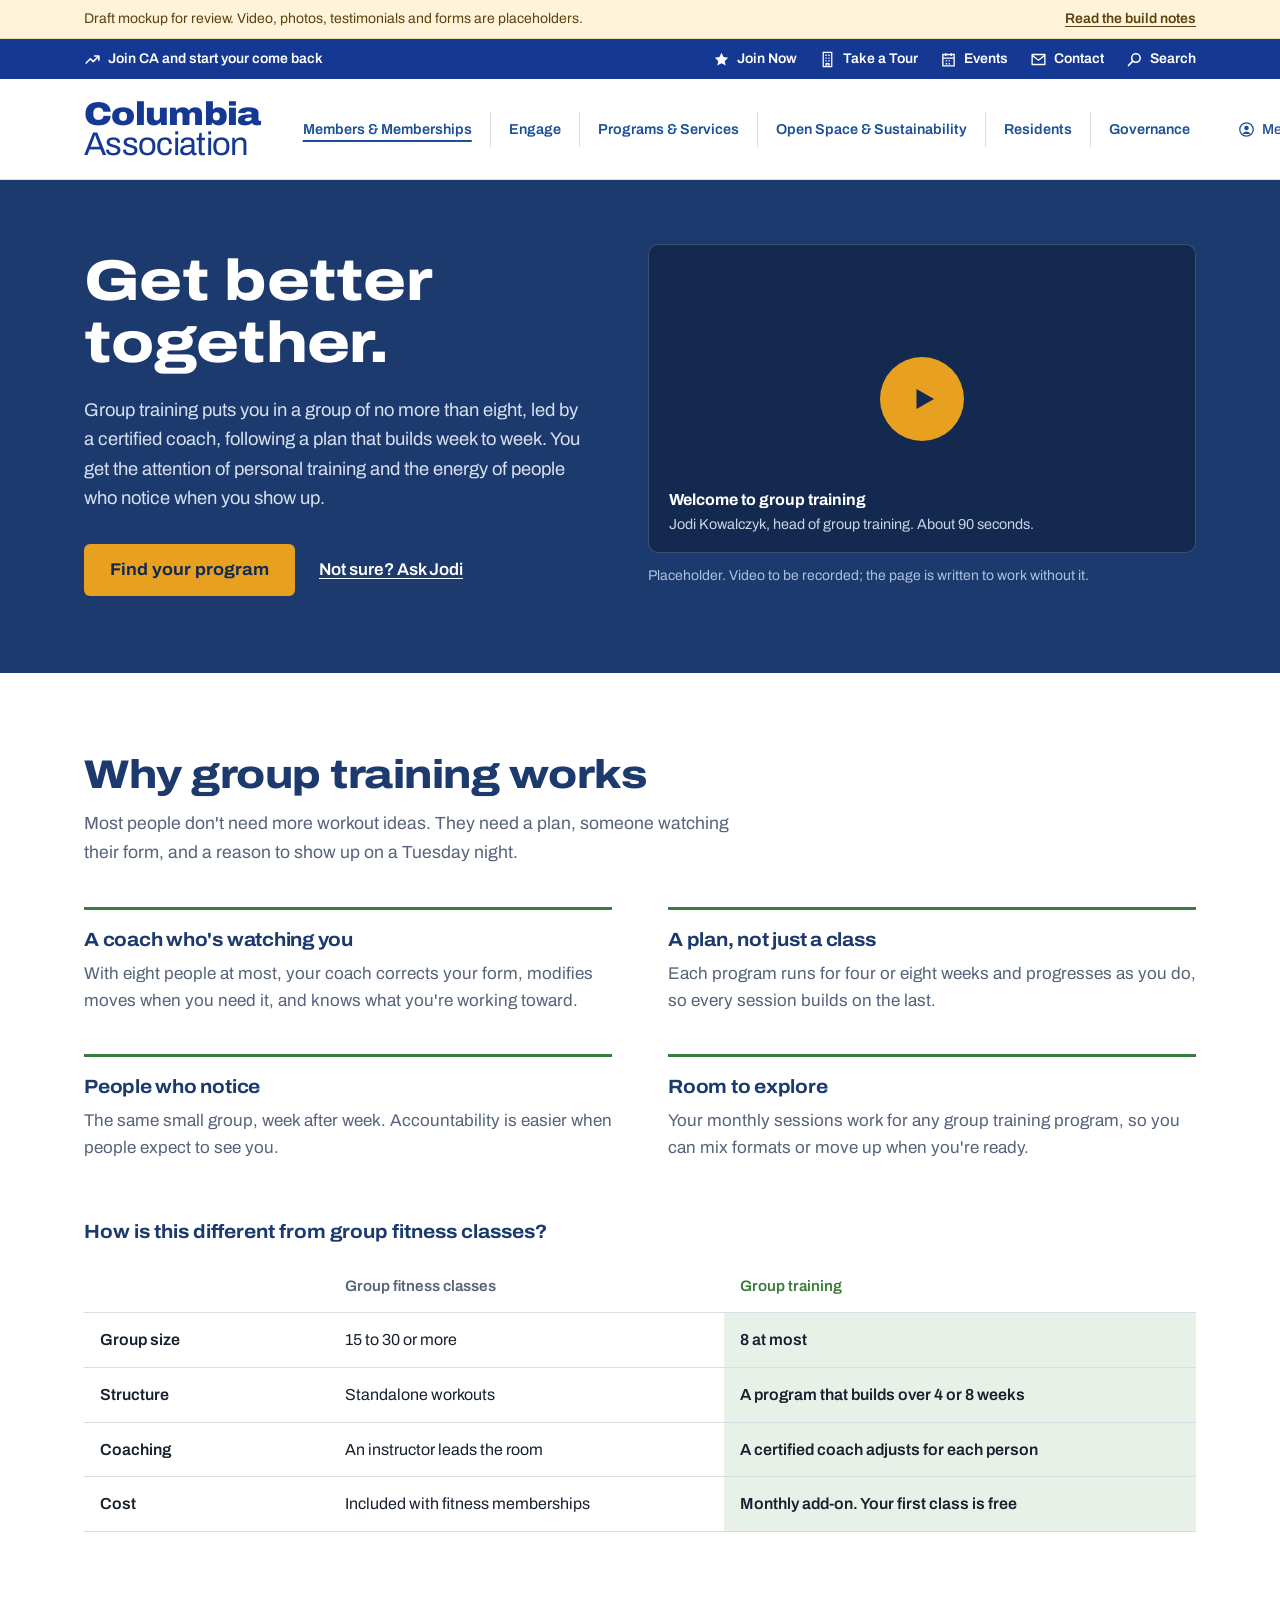
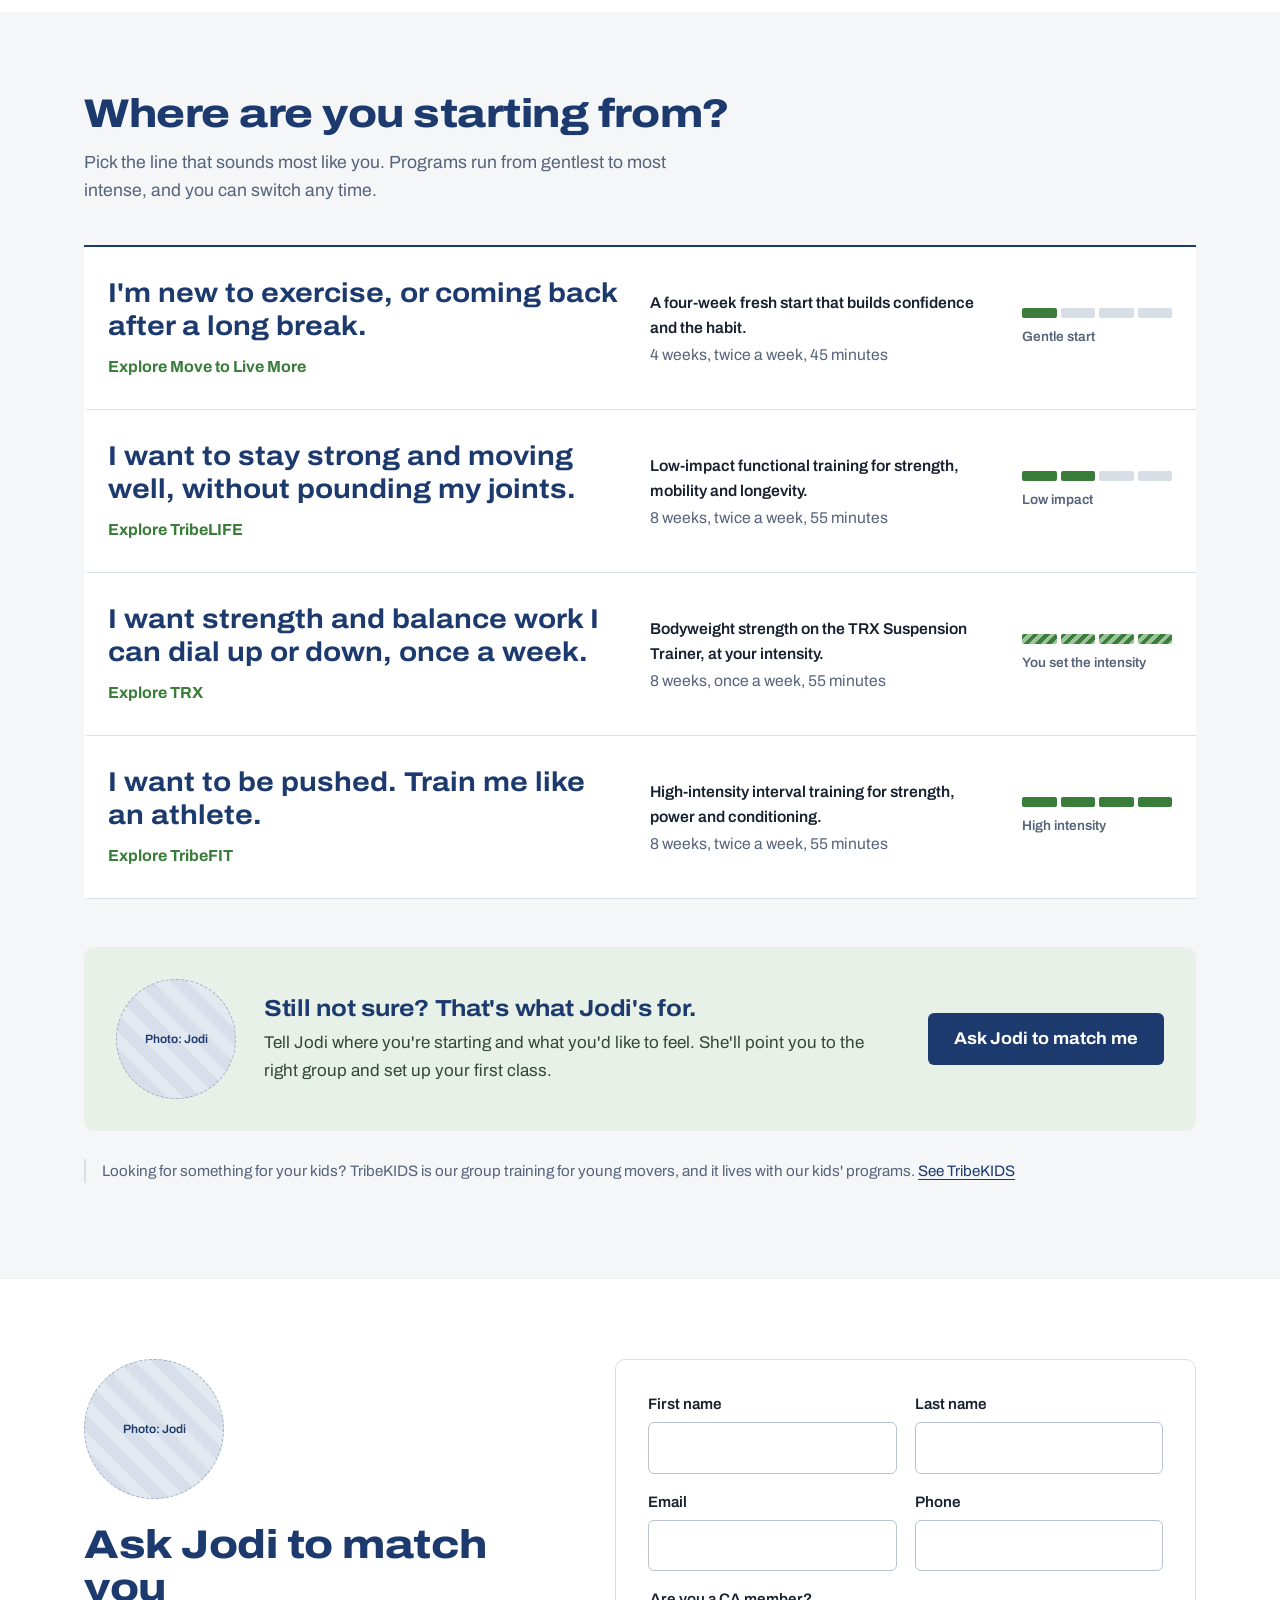
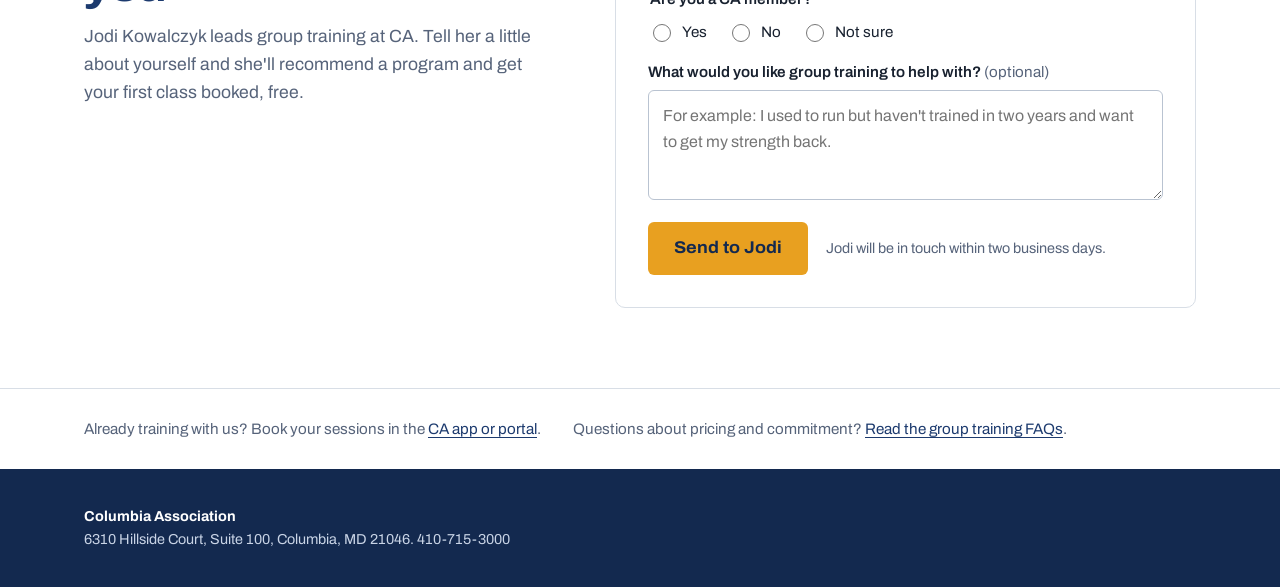
==== commit 51db710e: "Remove the breadcrumb and section tabs to match the rest of the CA site The pages now use only the e" ====
--- a/index.html
+++ b/index.html
@@ -24,8 +24,6 @@
     <nav class="ca-nav" id="ca-menu" aria-label="Main"><ul><li><a href="#" class="is-section">Members &amp; Memberships</a></li><li><a href="#">Engage</a></li><li><a href="#">Programs &amp; Services</a></li><li><a href="#">Open Space &amp; Sustainability</a></li><li><a href="#">Residents</a></li><li><a href="#">Governance</a></li><li class="ca-login"><a href="#"><svg viewBox="0 0 24 24" aria-hidden="true"><circle cx="12" cy="12" r="9.5" fill="none" stroke="currentColor" stroke-width="1.8"/><circle cx="12" cy="10" r="3.2" fill="currentColor"/><path d="M6.3 18.5c1.3-2.4 3.3-3.6 5.7-3.6s4.4 1.2 5.7 3.6" fill="currentColor"/></svg>Member Login</a></li></ul></nav>
   </div></div>
 </header>
-<nav class="crumbs" aria-label="Breadcrumb"><div class="wrap"><ol><li>Members &amp; Memberships</li><li>Personal &amp; Group Training</li><li><a href="index.html">Group Training</a></li></ol></div></nav>
-<nav class="gt-nav" aria-label="Group training"><div class="wrap"><ul><li><a href="index.html" aria-current="page">Group training</a></li><li><a href="move-to-live-more.html">Move to Live More</a></li><li><a href="tribelife.html">TribeLIFE</a></li><li><a href="trx.html">TRX</a></li><li><a href="tribefit.html">TribeFIT</a></li></ul></div></nav>
 <main id="content">
 <section class="hero"><div class="wrap">
   <div>
--- a/styles.css
+++ b/styles.css
@@ -89,11 +89,6 @@
 .ca-nav .ca-login a { font-weight: 500; }
 .ca-menu-btn { display: none; }
 
-/* Breadcrumb */
-.crumbs { background: var(--white); border-bottom: 1px solid var(--line); font-size: 0.875rem; color: var(--muted); }
-.crumbs ol { list-style: none; margin: 0; padding: 10px 0; display: flex; flex-wrap: wrap; }
-.crumbs li + li::before { content: "/"; margin: 0 8px; color: #9AA6B8; }
-.crumbs a { color: var(--muted); }
 
 @media (max-width: 1180px) {
   .ca-main .wrap { min-height: 76px; }
@@ -124,18 +119,6 @@
   .ca-logo-1, .ca-logo-2 { font-size: 1.4rem; }
 }
 
-/* Section nav across the five pages */
-.gt-nav { background: var(--white); border-bottom: 1px solid var(--line); position: sticky; top: 0; z-index: 10; }
-.gt-nav ul { list-style: none; margin: 0; padding: 0; display: flex; gap: 4px; overflow-x: auto; scrollbar-width: none; }
-.gt-nav ul::-webkit-scrollbar { display: none; }
-.gt-nav a {
-  display: block; padding: 14px 14px 12px; white-space: nowrap; text-decoration: none;
-  color: var(--muted); font-weight: 600; font-size: 0.95rem;
-  border-bottom: 3px solid transparent;
-}
-.gt-nav a:hover { color: var(--navy); }
-.gt-nav a[aria-current="page"] { color: var(--navy); border-bottom-color: var(--green); }
-
 /* ---------- Buttons ---------- */
 .btn {
   display: inline-block; text-decoration: none; cursor: pointer;
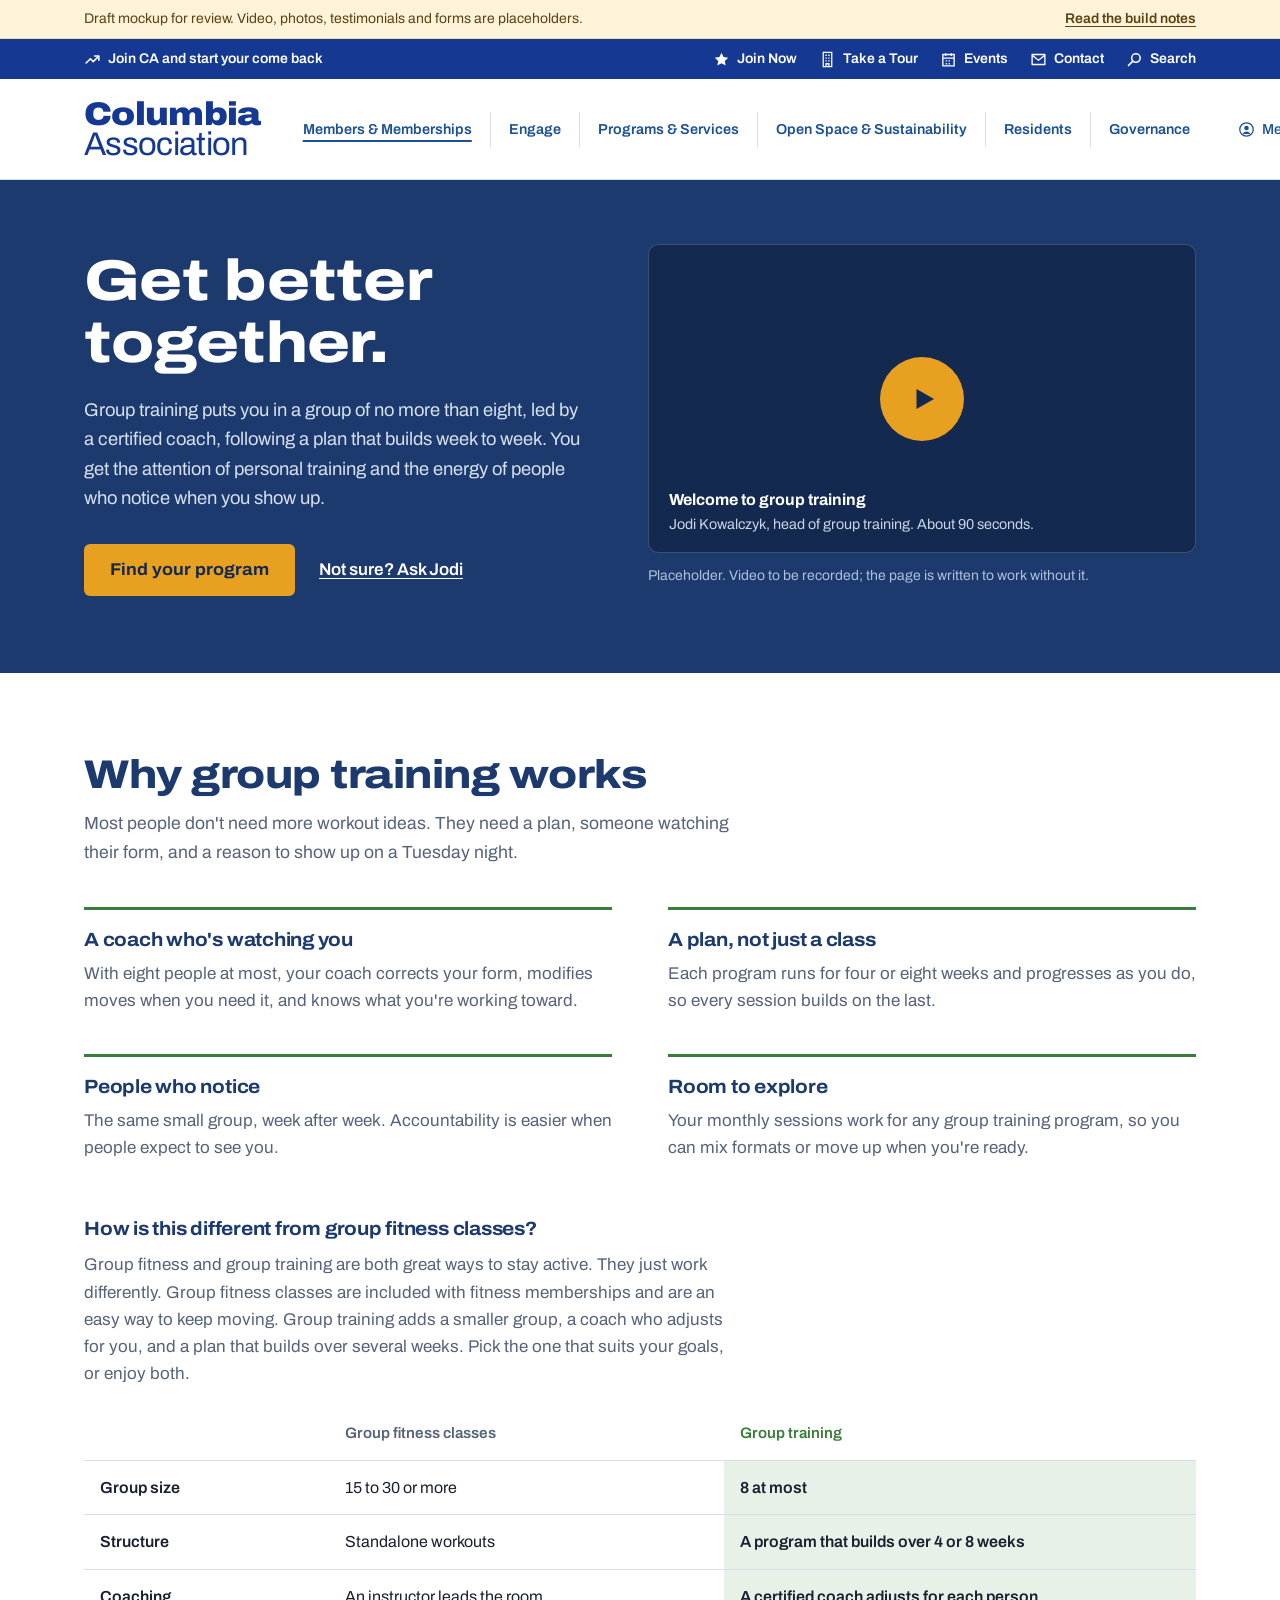
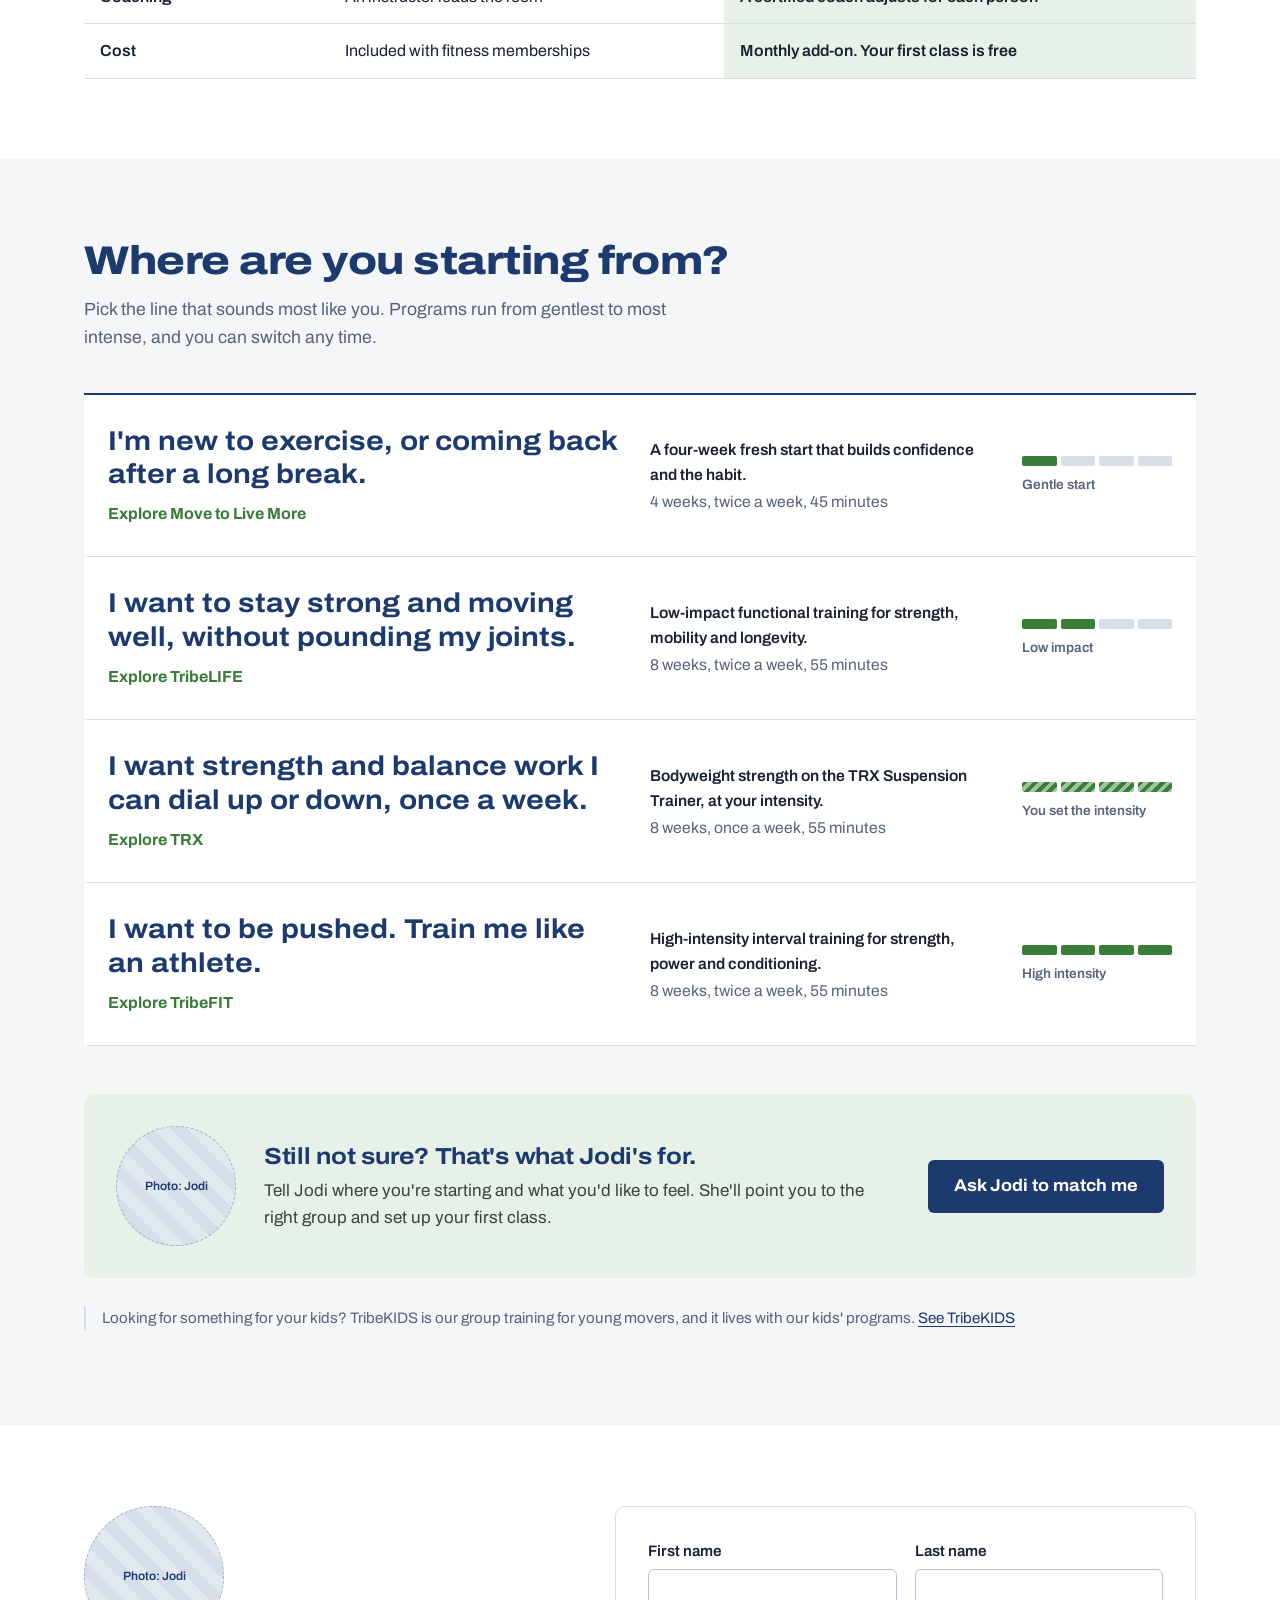
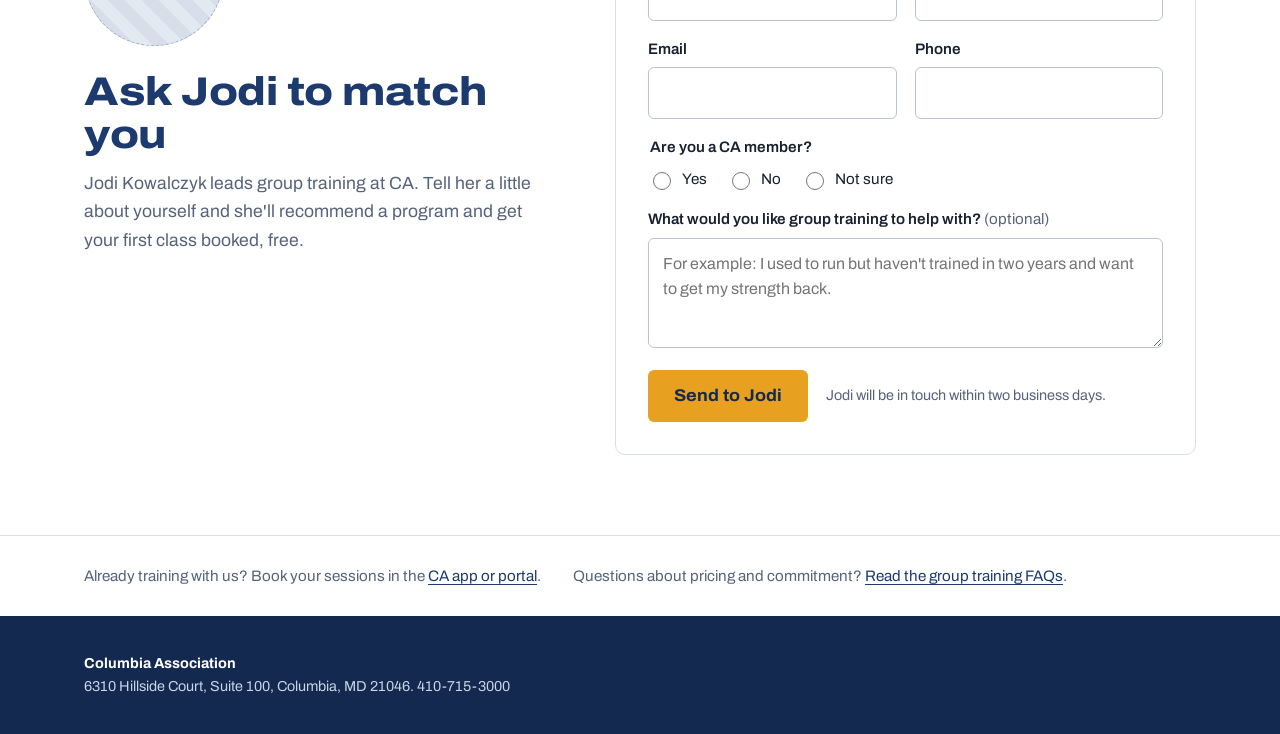
==== commit d667563f: "Add intro copy that positions group fitness and group training side by side A short paragraph under " ====
--- a/index.html
+++ b/index.html
@@ -57,8 +57,10 @@
   </div>
 
   <div class="compare-wrap">
-    <table class="compare">
-      <caption>How is this different from group fitness classes?</caption>
+    <h3 id="compare-title">How is this different from group fitness classes?</h3>
+    <p class="compare-intro">Group fitness and group training are both great ways to stay active. They just work differently. Group fitness classes are included with fitness memberships and are an easy way to keep moving. Group training adds a smaller group, a coach who adjusts for you, and a plan that builds over several weeks. Pick the one that suits your goals, or enjoy both.</p>
+    <div class="compare-scroll">
+    <table class="compare" aria-labelledby="compare-title">
       <thead><tr><td></td><th scope="col">Group fitness classes</th><th scope="col">Group training</th></tr></thead>
       <tbody>
         <tr><th scope="row">Group size</th><td>15 to 30 or more</td><td>8 at most</td></tr>
@@ -67,6 +69,7 @@
         <tr><th scope="row">Cost</th><td>Included with fitness memberships</td><td>Monthly add-on. Your first class is free</td></tr>
       </tbody>
     </table>
+    </div>
   </div>
 </div></section>
 
--- a/styles.css
+++ b/styles.css
@@ -169,9 +169,11 @@
 .reason p { color: var(--muted); margin: 0; }
 
 /* Group fitness vs group training */
-.compare-wrap { margin-top: 56px; overflow-x: auto; }
+.compare-wrap { margin-top: 56px; }
+.compare-wrap h3 { color: var(--navy); }
+.compare-intro { color: var(--muted); max-width: 38em; margin: 10px 0 20px; }
+.compare-scroll { overflow-x: auto; }
 .compare { width: 100%; border-collapse: collapse; min-width: 560px; font-size: 1rem; }
-.compare caption { text-align: left; font-weight: 700; font-stretch: 108%; color: var(--navy); font-size: 1.2rem; padding-bottom: 12px; }
 .compare th, .compare td { text-align: left; padding: 14px 16px; border-bottom: 1px solid var(--line); vertical-align: top; }
 .compare thead th { font-size: 0.95rem; color: var(--muted); font-weight: 600; }
 .compare thead th:last-child { color: var(--green); }
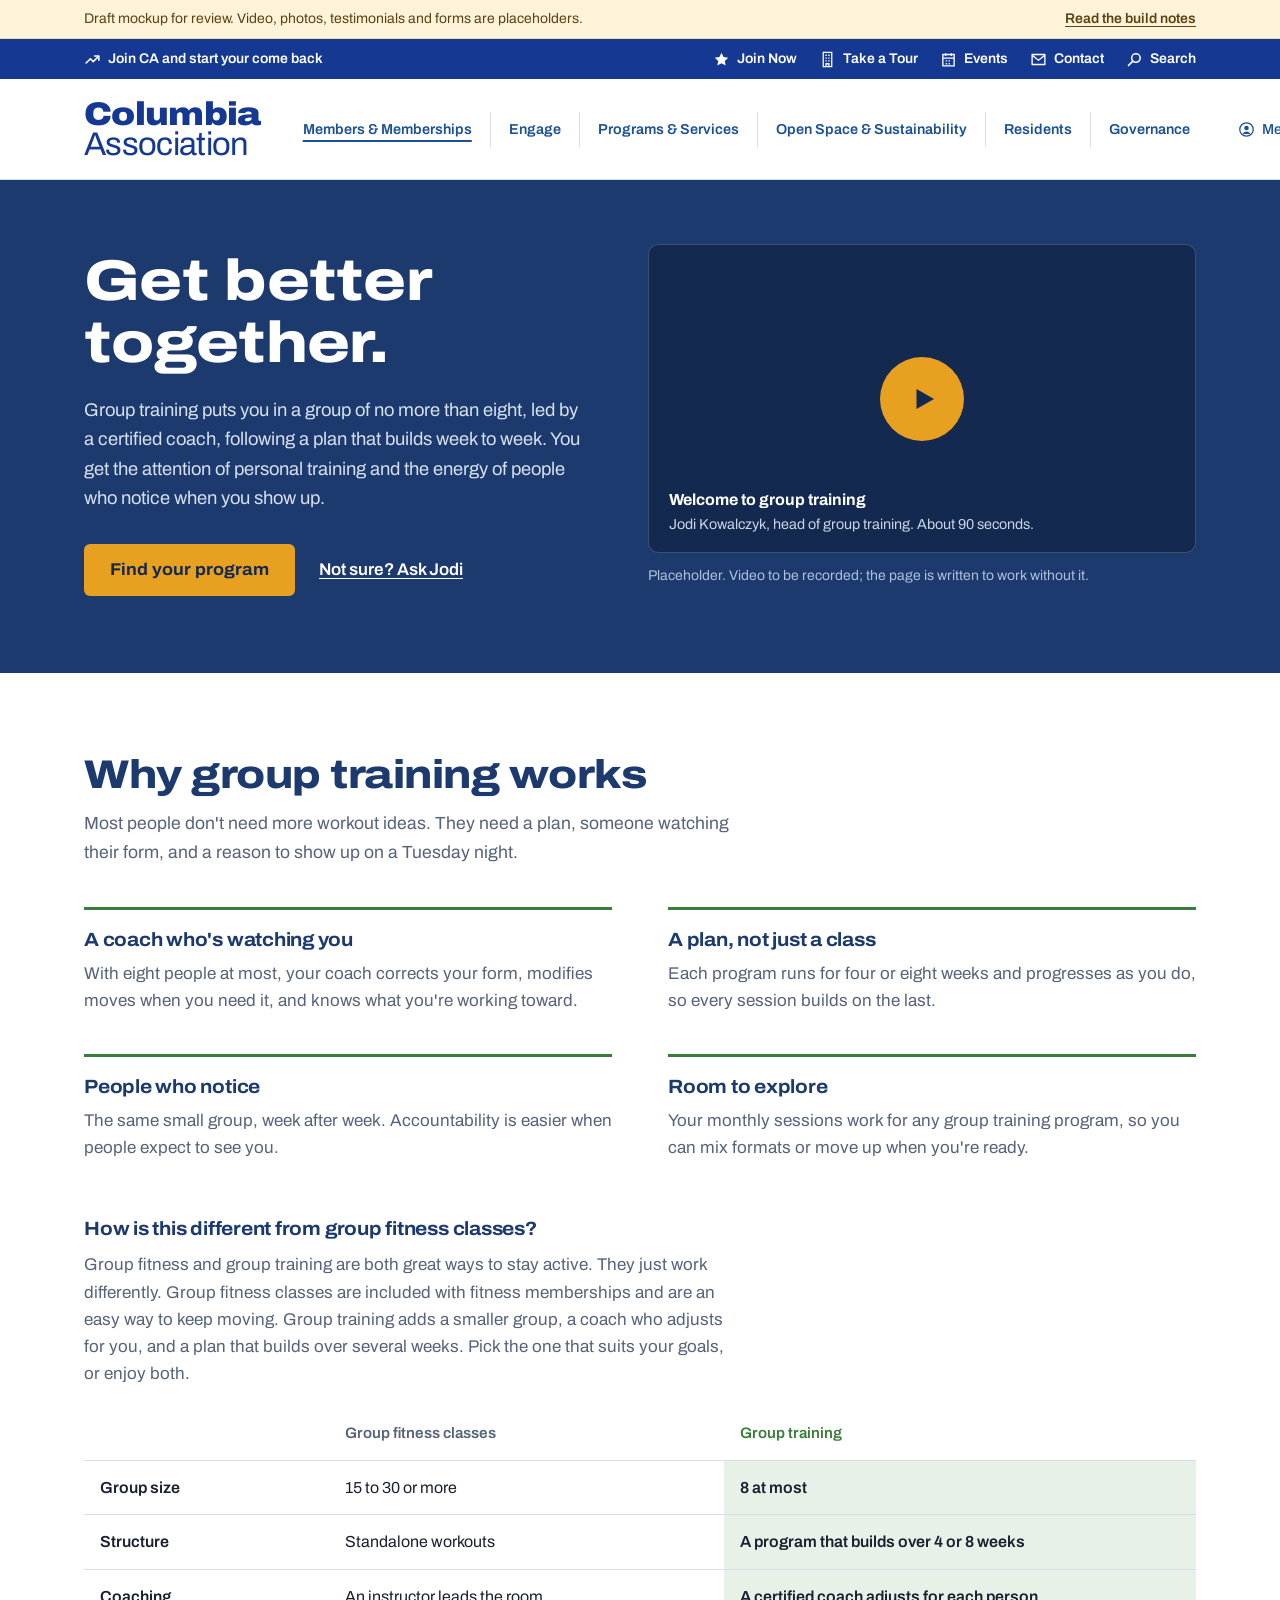
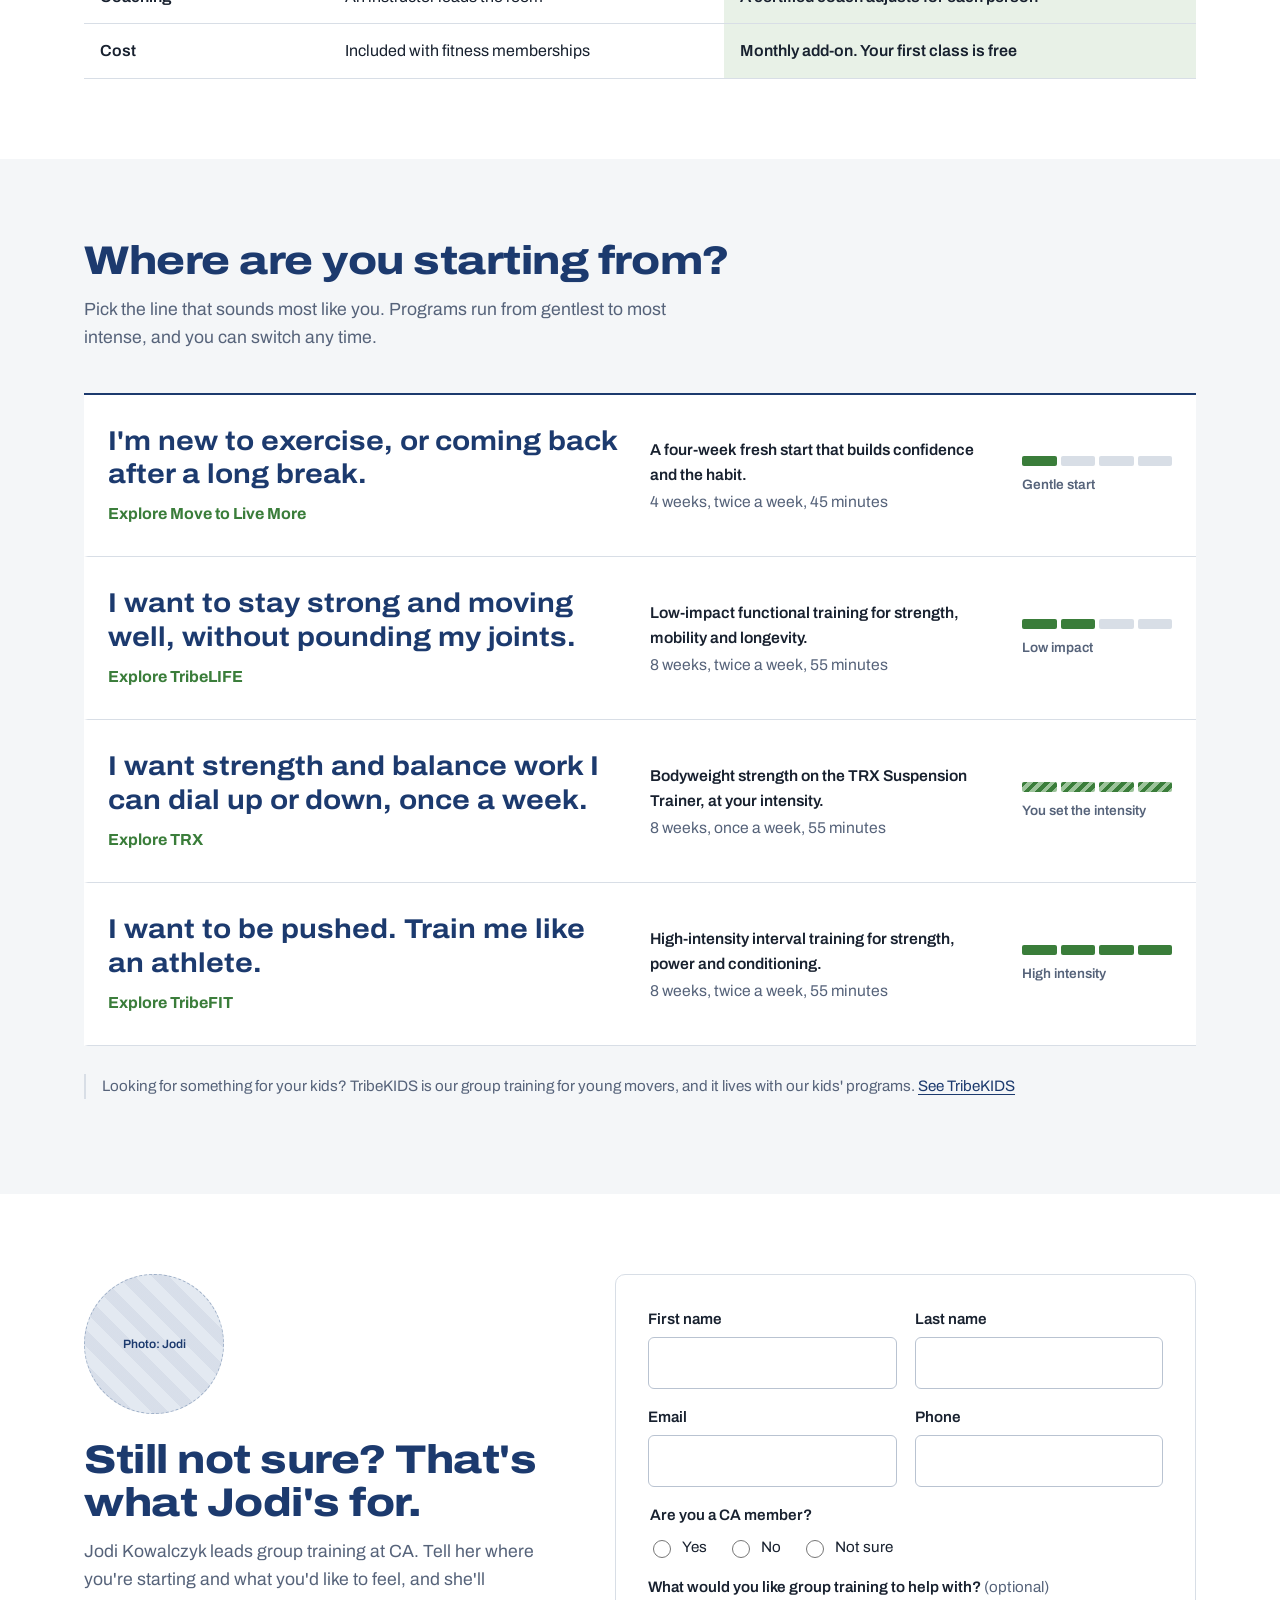
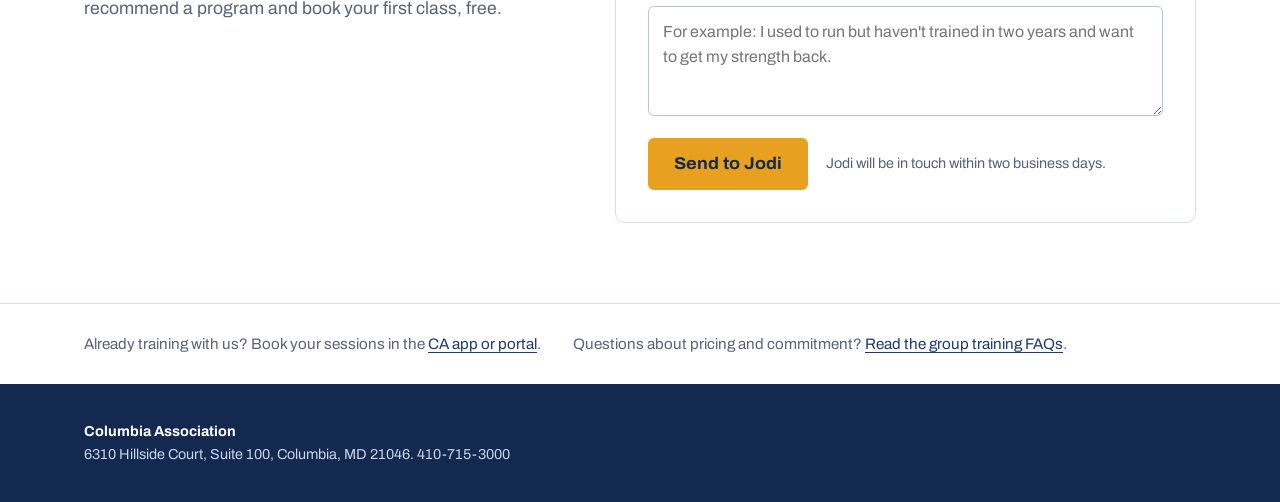
==== commit 51246575: "Merge the two Ask Jodi moments on the home page into one section Removes the "Still not sure?" panel" ====
--- a/index.html
+++ b/index.html
@@ -101,23 +101,14 @@
 </a></li>
   </ul>
 
-  <div class="not-sure">
-    <div class="ph ph-square">Photo: Jodi</div>
-    <div>
-      <h3>Still not sure? That's what Jodi's for.</h3>
-      <p>Tell Jodi where you're starting and what you'd like to feel. She'll point you to the right group and set up your first class.</p>
-    </div>
-    <a class="btn" href="#ask">Ask Jodi to match me</a>
-  </div>
-
   <p class="kids-aside">Looking for something for your kids? TribeKIDS is our group training for young movers, and it lives with our kids' programs. <a href="https://columbiaassociation.org/sports-recreation/personal-training/tribekids/">See TribeKIDS</a></p>
 </div></section>
 
 <section class="section" id="ask"><div class="wrap ask">
   <div class="ask-intro">
     <div class="ph ph-square">Photo: Jodi</div>
-    <h2>Ask Jodi to match you</h2>
-    <p style="margin-top:14px;color:var(--muted);font-size:1.1rem">Jodi Kowalczyk leads group training at CA. Tell her a little about yourself and she'll recommend a program and get your first class booked, free.</p>
+    <h2>Still not sure? That's what Jodi's for.</h2>
+    <p style="margin-top:14px;color:var(--muted);font-size:1.1rem">Jodi Kowalczyk leads group training at CA. Tell her where you're starting and what you'd like to feel, and she'll recommend a program and book your first class, free.</p>
   </div>
   <div class="form-panel">
     <form>
--- a/styles.css
+++ b/styles.css
@@ -202,13 +202,6 @@
 .meter-label { font-size: 0.85rem; color: var(--muted); font-weight: 600; }
 .paths-note { margin-top: 20px; font-size: 0.95rem; color: var(--muted); }
 
-/* Not sure band */
-.not-sure { margin-top: 48px; background: var(--green-tint); border-radius: 10px; padding: 32px; display: grid; grid-template-columns: 120px 1fr auto; gap: 28px; align-items: center; }
-.not-sure h3 { font-size: 1.45rem; font-stretch: 112%; color: var(--navy); margin-bottom: 6px; }
-.not-sure p { margin: 0; color: #33463A; }
-.not-sure .btn { background: var(--navy); color: var(--white); }
-.not-sure .btn:hover { background: var(--navy-deep); color: var(--white); }
-
 .kids-aside { margin-top: 28px; font-size: 0.95rem; color: var(--muted); padding-left: 16px; border-left: 2px solid var(--line); }
 
 /* ---------- Photo placeholders ---------- */
@@ -314,8 +307,6 @@
   .hero .wrap, .ask, .split, .book { grid-template-columns: 1fr; gap: 36px; }
   .path a { grid-template-columns: 1fr; gap: 14px; padding: 24px 16px; }
   .meter { max-width: 200px; }
-  .not-sure { grid-template-columns: 1fr; text-align: left; }
-  .not-sure .ph-square { width: 96px; }
   .others { grid-template-columns: 1fr; }
 }
 @media (max-width: 640px) {
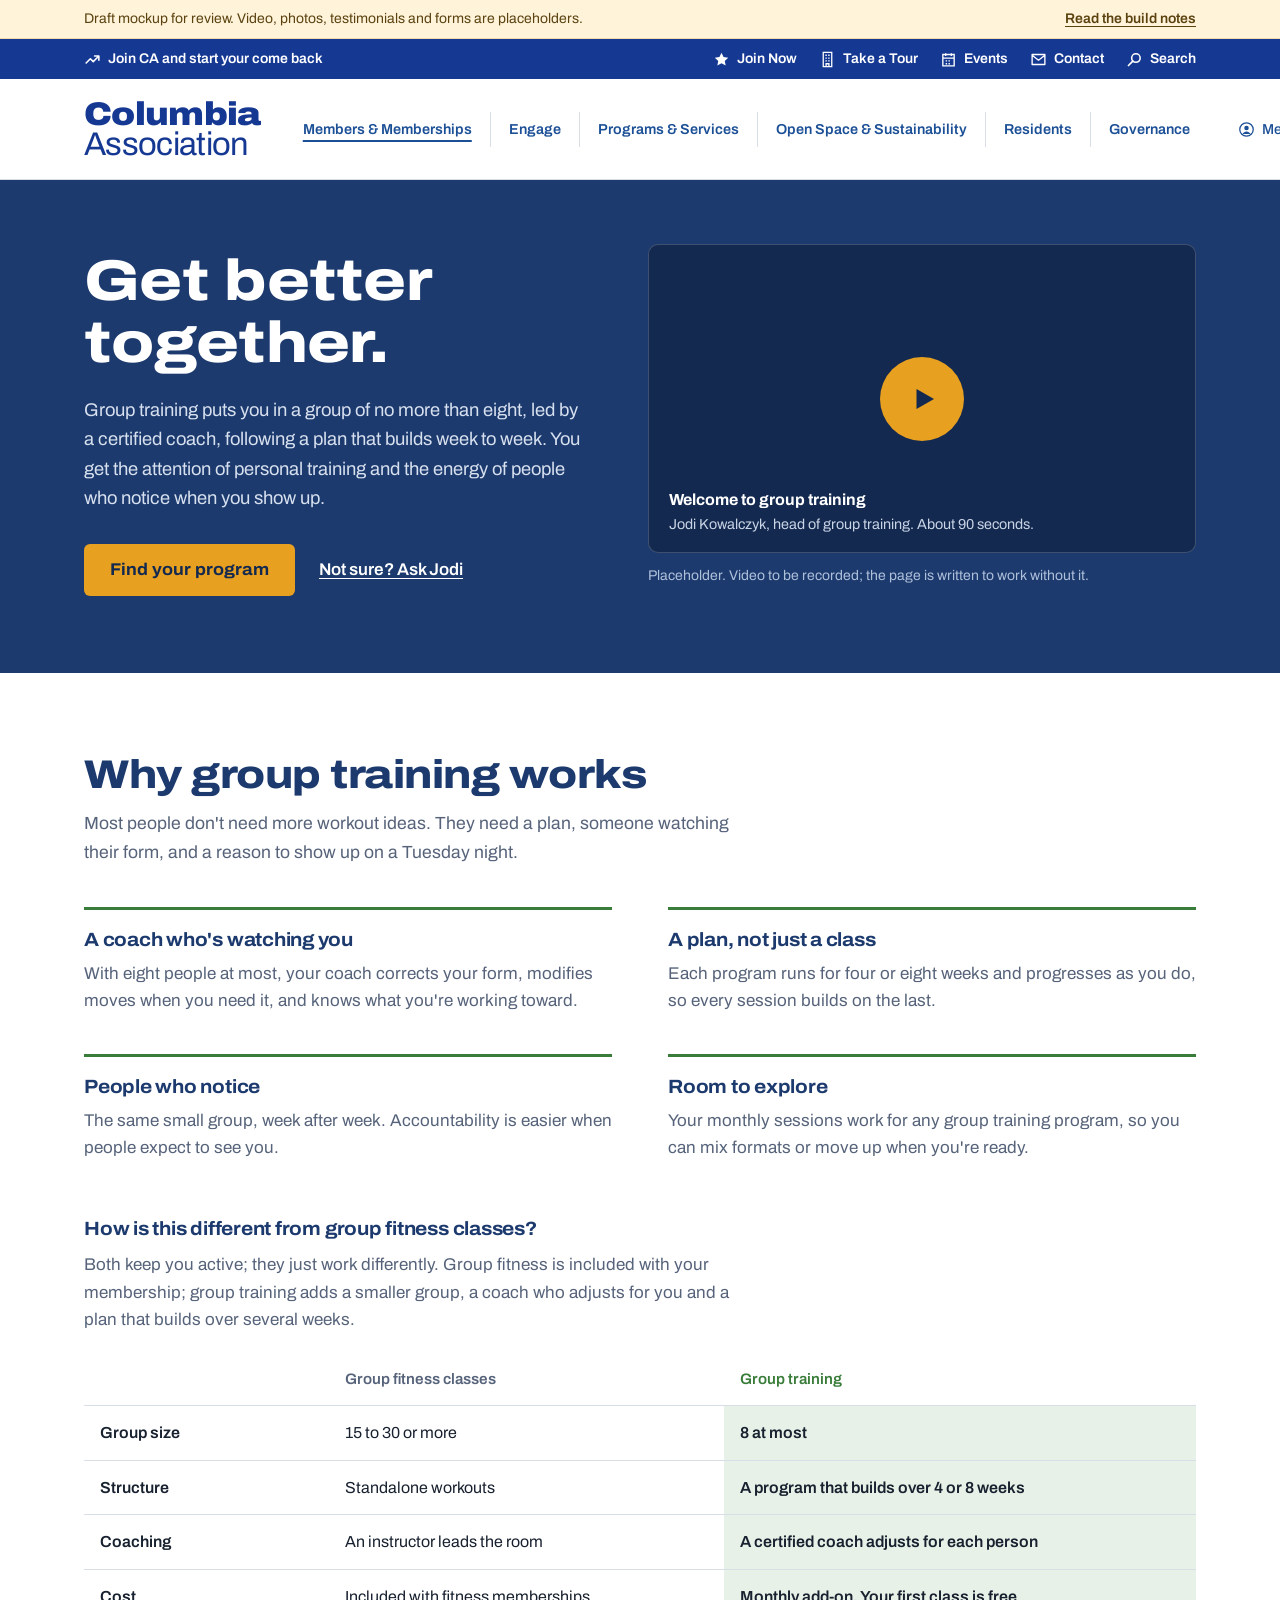
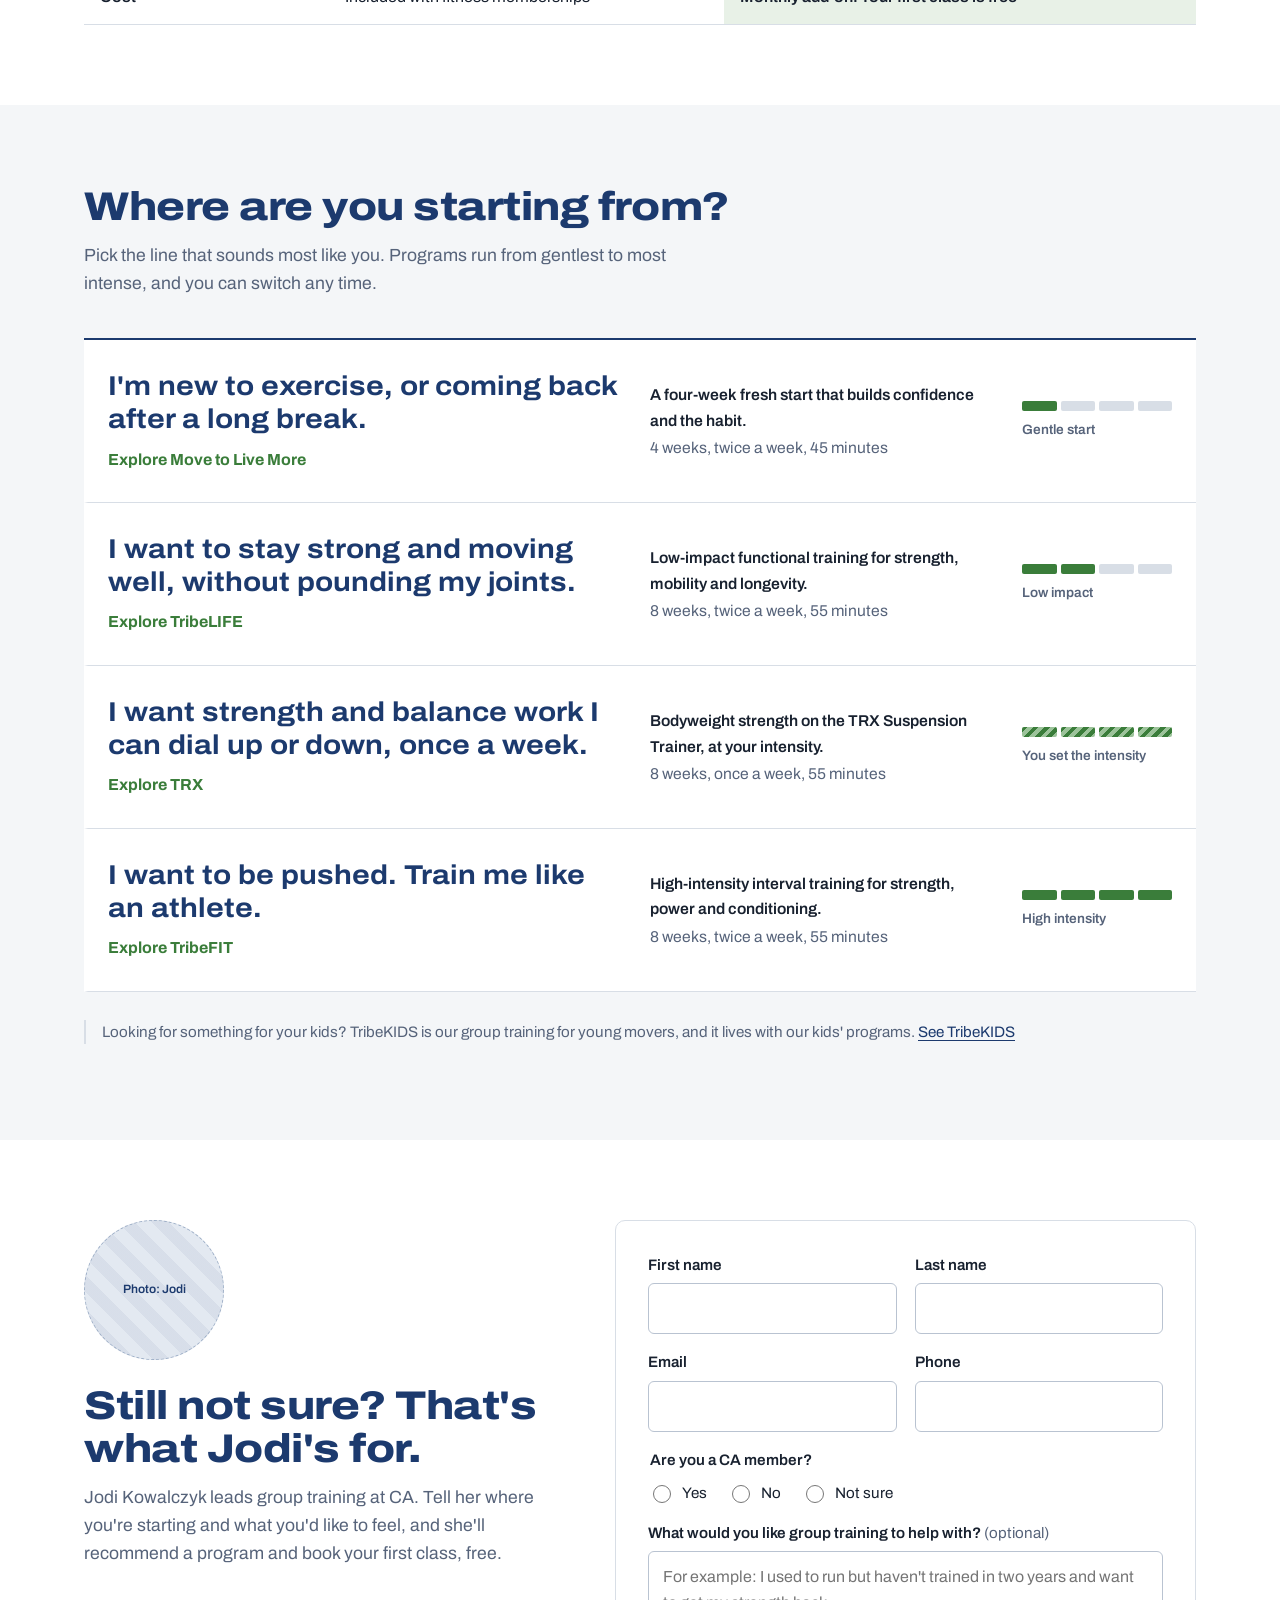
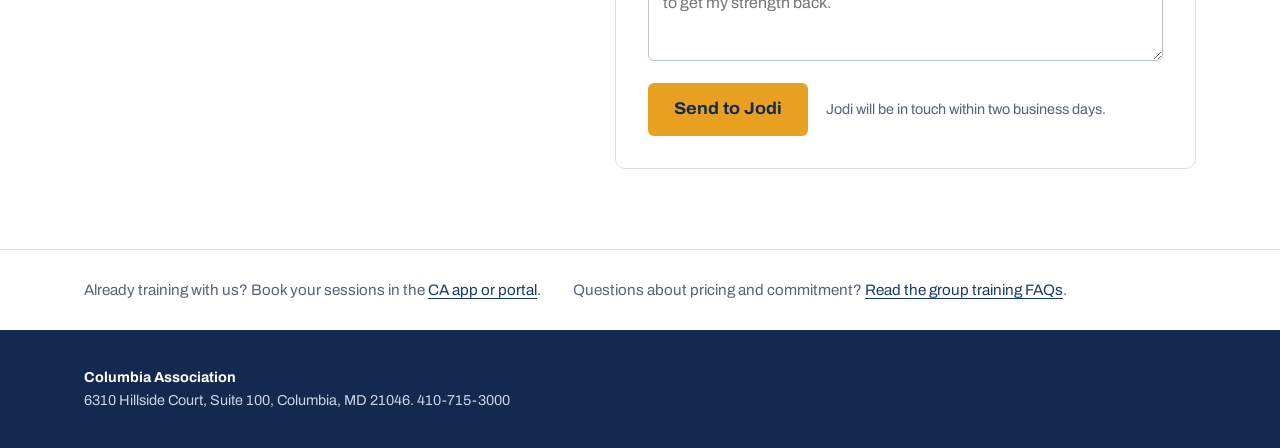
==== commit 1903a450: "Shorten the paragraph above the group fitness comparison table Co-Authored-By: Claude Opus 5.5 <nore" ====
--- a/index.html
+++ b/index.html
@@ -58,7 +58,7 @@
 
   <div class="compare-wrap">
     <h3 id="compare-title">How is this different from group fitness classes?</h3>
-    <p class="compare-intro">Group fitness and group training are both great ways to stay active. They just work differently. Group fitness classes are included with fitness memberships and are an easy way to keep moving. Group training adds a smaller group, a coach who adjusts for you, and a plan that builds over several weeks. Pick the one that suits your goals, or enjoy both.</p>
+    <p class="compare-intro">Both keep you active; they just work differently. Group fitness is included with your membership; group training adds a smaller group, a coach who adjusts for you and a plan that builds over several weeks.</p>
     <div class="compare-scroll">
     <table class="compare" aria-labelledby="compare-title">
       <thead><tr><td></td><th scope="col">Group fitness classes</th><th scope="col">Group training</th></tr></thead>
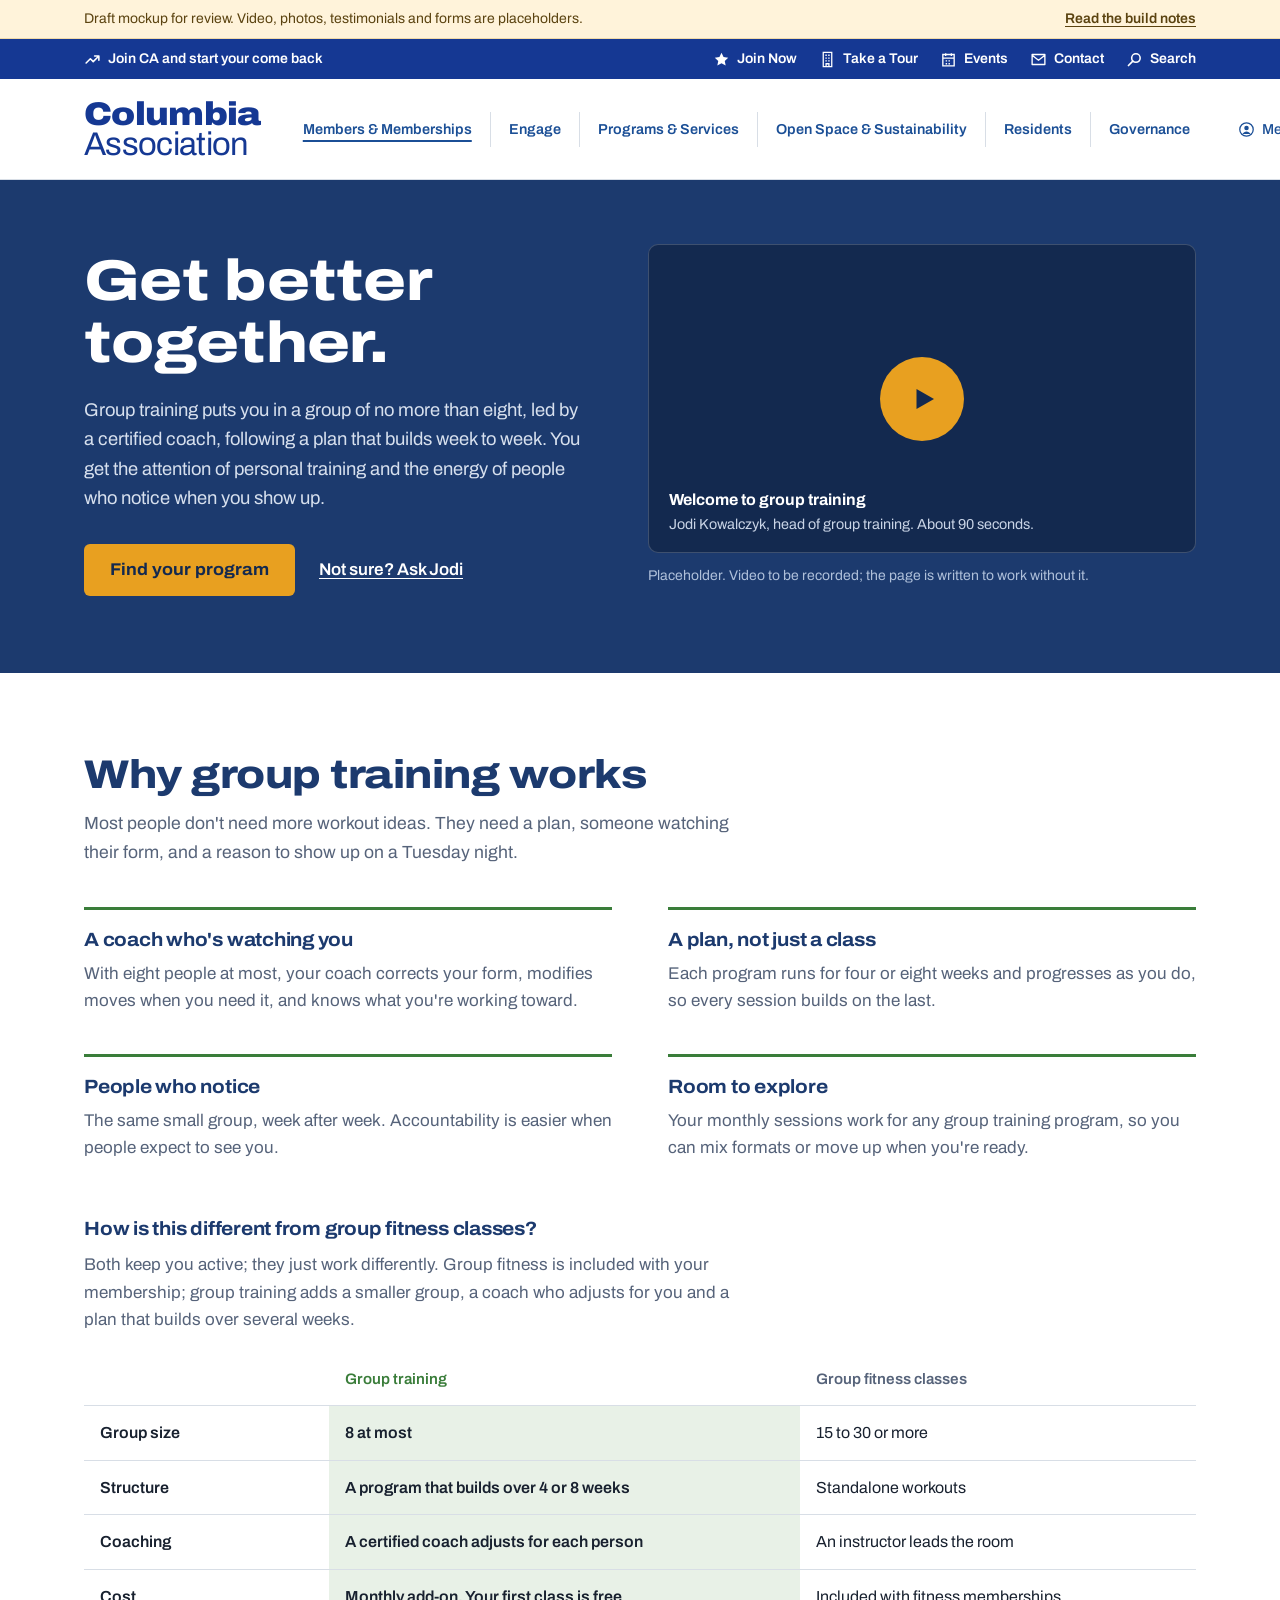
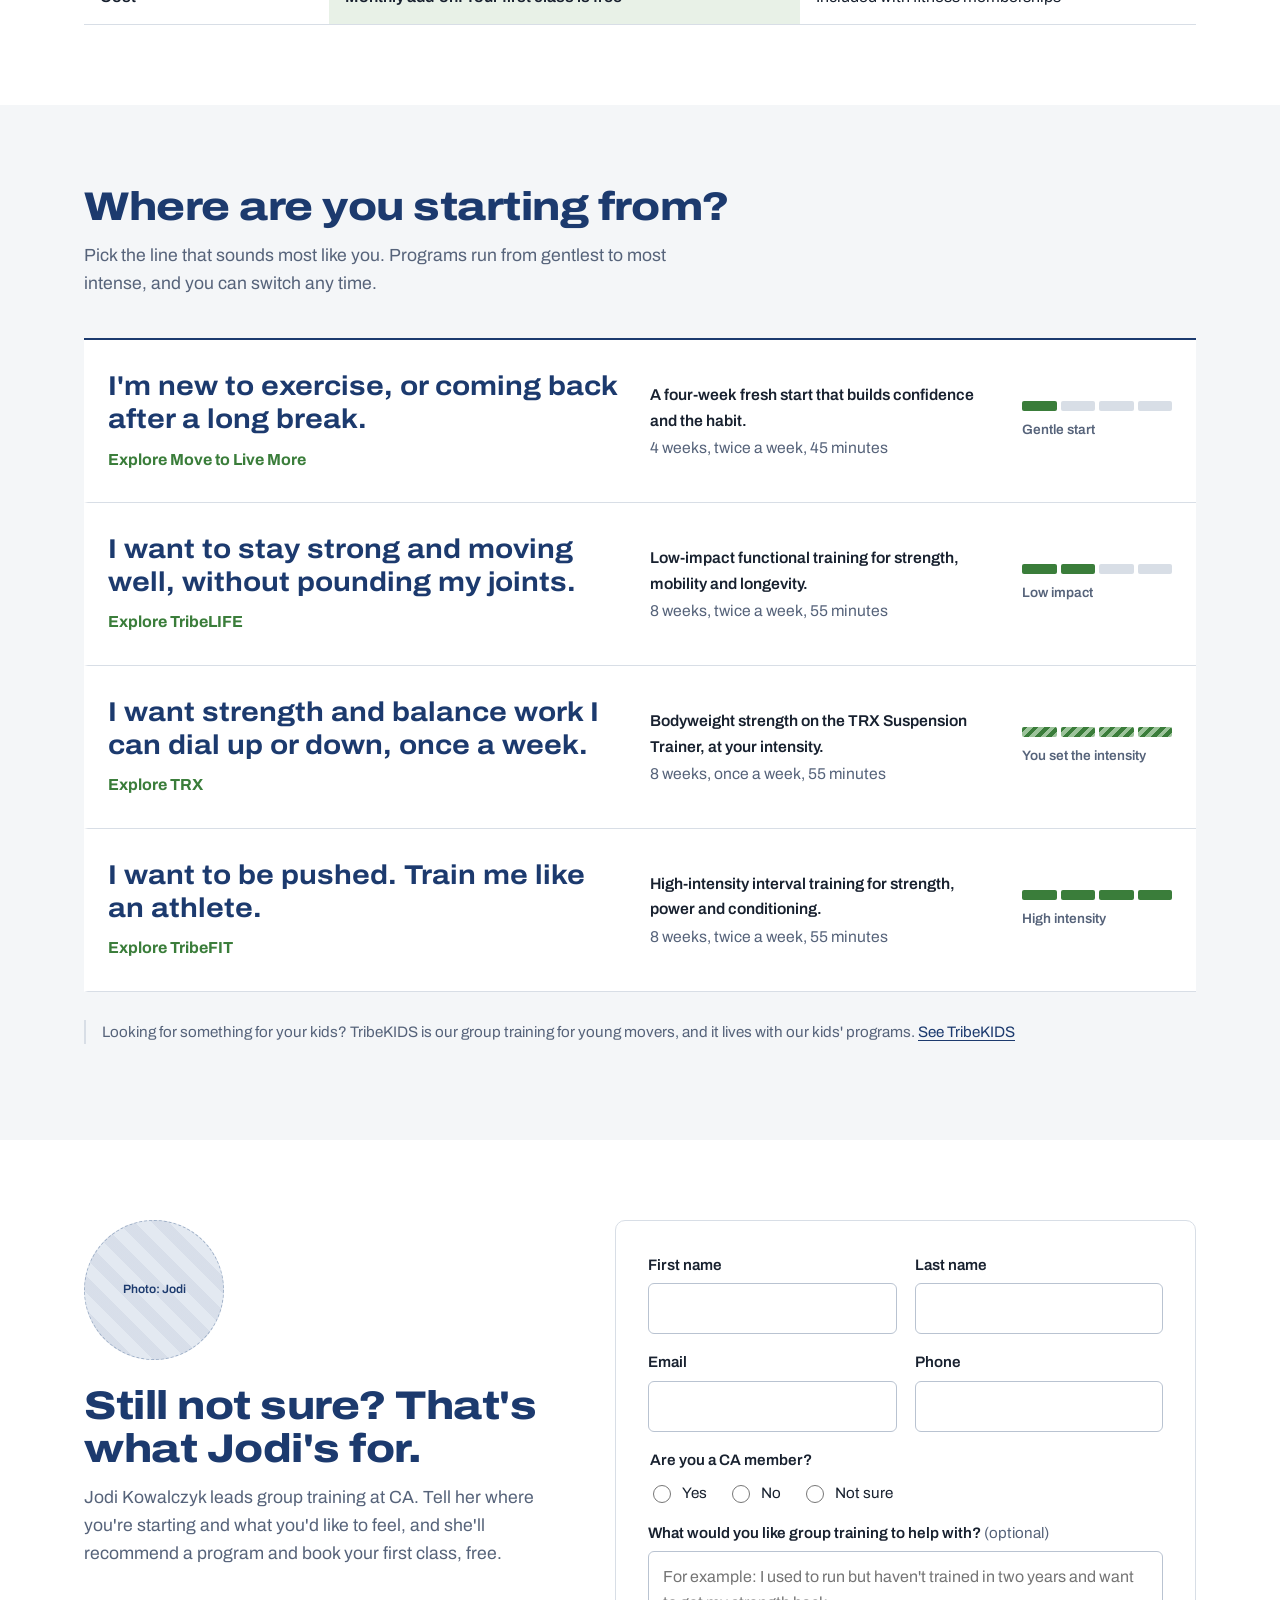
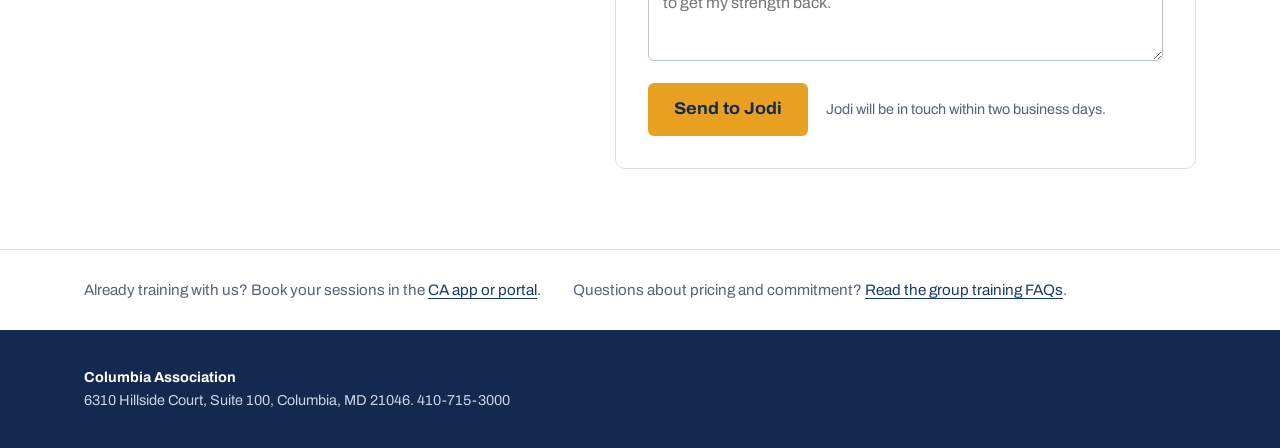
==== commit 13caad8f: "Put group training first in the home page comparison table Swaps the two columns so Group training c" ====
--- a/index.html
+++ b/index.html
@@ -61,12 +61,12 @@
     <p class="compare-intro">Both keep you active; they just work differently. Group fitness is included with your membership; group training adds a smaller group, a coach who adjusts for you and a plan that builds over several weeks.</p>
     <div class="compare-scroll">
     <table class="compare" aria-labelledby="compare-title">
-      <thead><tr><td></td><th scope="col">Group fitness classes</th><th scope="col">Group training</th></tr></thead>
+      <thead><tr><td></td><th scope="col" class="col-gt">Group training</th><th scope="col">Group fitness classes</th></tr></thead>
       <tbody>
-        <tr><th scope="row">Group size</th><td>15 to 30 or more</td><td>8 at most</td></tr>
-        <tr><th scope="row">Structure</th><td>Standalone workouts</td><td>A program that builds over 4 or 8 weeks</td></tr>
-        <tr><th scope="row">Coaching</th><td>An instructor leads the room</td><td>A certified coach adjusts for each person</td></tr>
-        <tr><th scope="row">Cost</th><td>Included with fitness memberships</td><td>Monthly add-on. Your first class is free</td></tr>
+        <tr><th scope="row">Group size</th><td class="col-gt">8 at most</td><td>15 to 30 or more</td></tr>
+        <tr><th scope="row">Structure</th><td class="col-gt">A program that builds over 4 or 8 weeks</td><td>Standalone workouts</td></tr>
+        <tr><th scope="row">Coaching</th><td class="col-gt">A certified coach adjusts for each person</td><td>An instructor leads the room</td></tr>
+        <tr><th scope="row">Cost</th><td class="col-gt">Monthly add-on. Your first class is free</td><td>Included with fitness memberships</td></tr>
       </tbody>
     </table>
     </div>
--- a/styles.css
+++ b/styles.css
@@ -176,9 +176,9 @@
 .compare { width: 100%; border-collapse: collapse; min-width: 560px; font-size: 1rem; }
 .compare th, .compare td { text-align: left; padding: 14px 16px; border-bottom: 1px solid var(--line); vertical-align: top; }
 .compare thead th { font-size: 0.95rem; color: var(--muted); font-weight: 600; }
-.compare thead th:last-child { color: var(--green); }
+.compare thead th.col-gt { color: var(--green); }
 .compare tbody th { font-weight: 600; color: var(--ink); width: 22%; }
-.compare td:last-child { background: var(--green-tint); font-weight: 600; }
+.compare td.col-gt { background: var(--green-tint); font-weight: 600; }
 
 /* ---------- Pathways (the triage) ---------- */
 .paths { list-style: none; margin: 0; padding: 0; border-top: 2px solid var(--navy); }
@@ -214,6 +214,12 @@
   aspect-ratio: 4 / 3;
 }
 .ph small { display: block; font-weight: 400; color: var(--muted); margin-top: 4px; }
+.ph-label { display: block; margin-bottom: 6px; color: var(--green); font-weight: 700; }
+
+/* Inside a session: a photo now, a silent looping video later. Both fill the same 4:3 box. */
+.session-media { width: 100%; aspect-ratio: 4 / 3; border-radius: 10px; }
+.session-video { display: block; object-fit: cover; background: #E3E9F1; }
+.ph.session-media:has(+ .session-video) { display: none; }
 .ph-square { aspect-ratio: 1 / 1; border-radius: 50%; padding: 10px; font-size: 0.75rem; }
 .hero .ph { background-color: #26467C; background-image: repeating-linear-gradient(45deg, rgba(255,255,255,0.05) 0 12px, transparent 12px 24px); border-color: rgba(255,255,255,0.35); color: var(--white); }
 .hero .ph small { color: #C9D4E6; }
@@ -262,6 +268,7 @@
 
 .for-you { list-style: none; padding: 0; margin: 0; display: grid; gap: 14px; }
 .for-you li { padding: 16px 20px; background: var(--white); border-left: 4px solid var(--green); font-size: 1.15rem; font-weight: 600; color: var(--navy); }
+.for-you-more { margin: 18px 0 0; color: var(--muted); }
 
 .split { display: grid; grid-template-columns: 1fr 1fr; gap: 56px; align-items: center; }
 
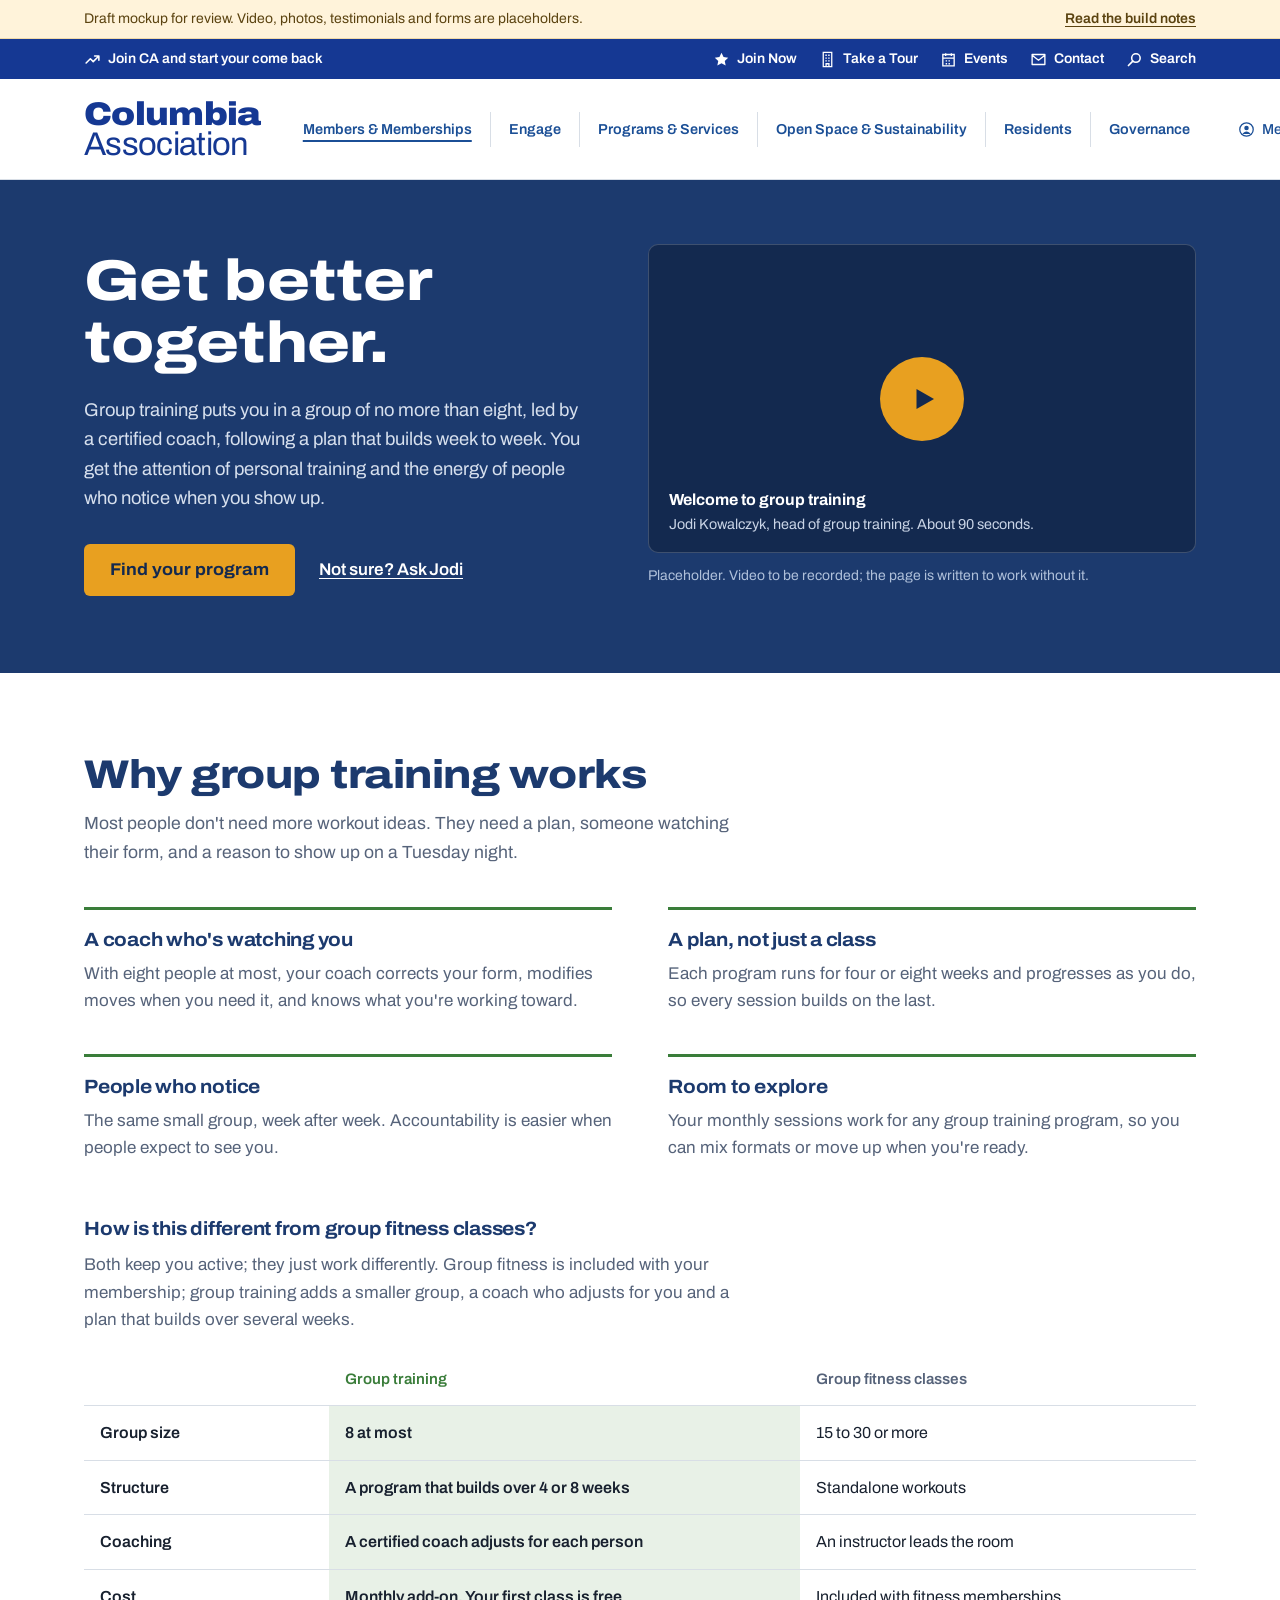
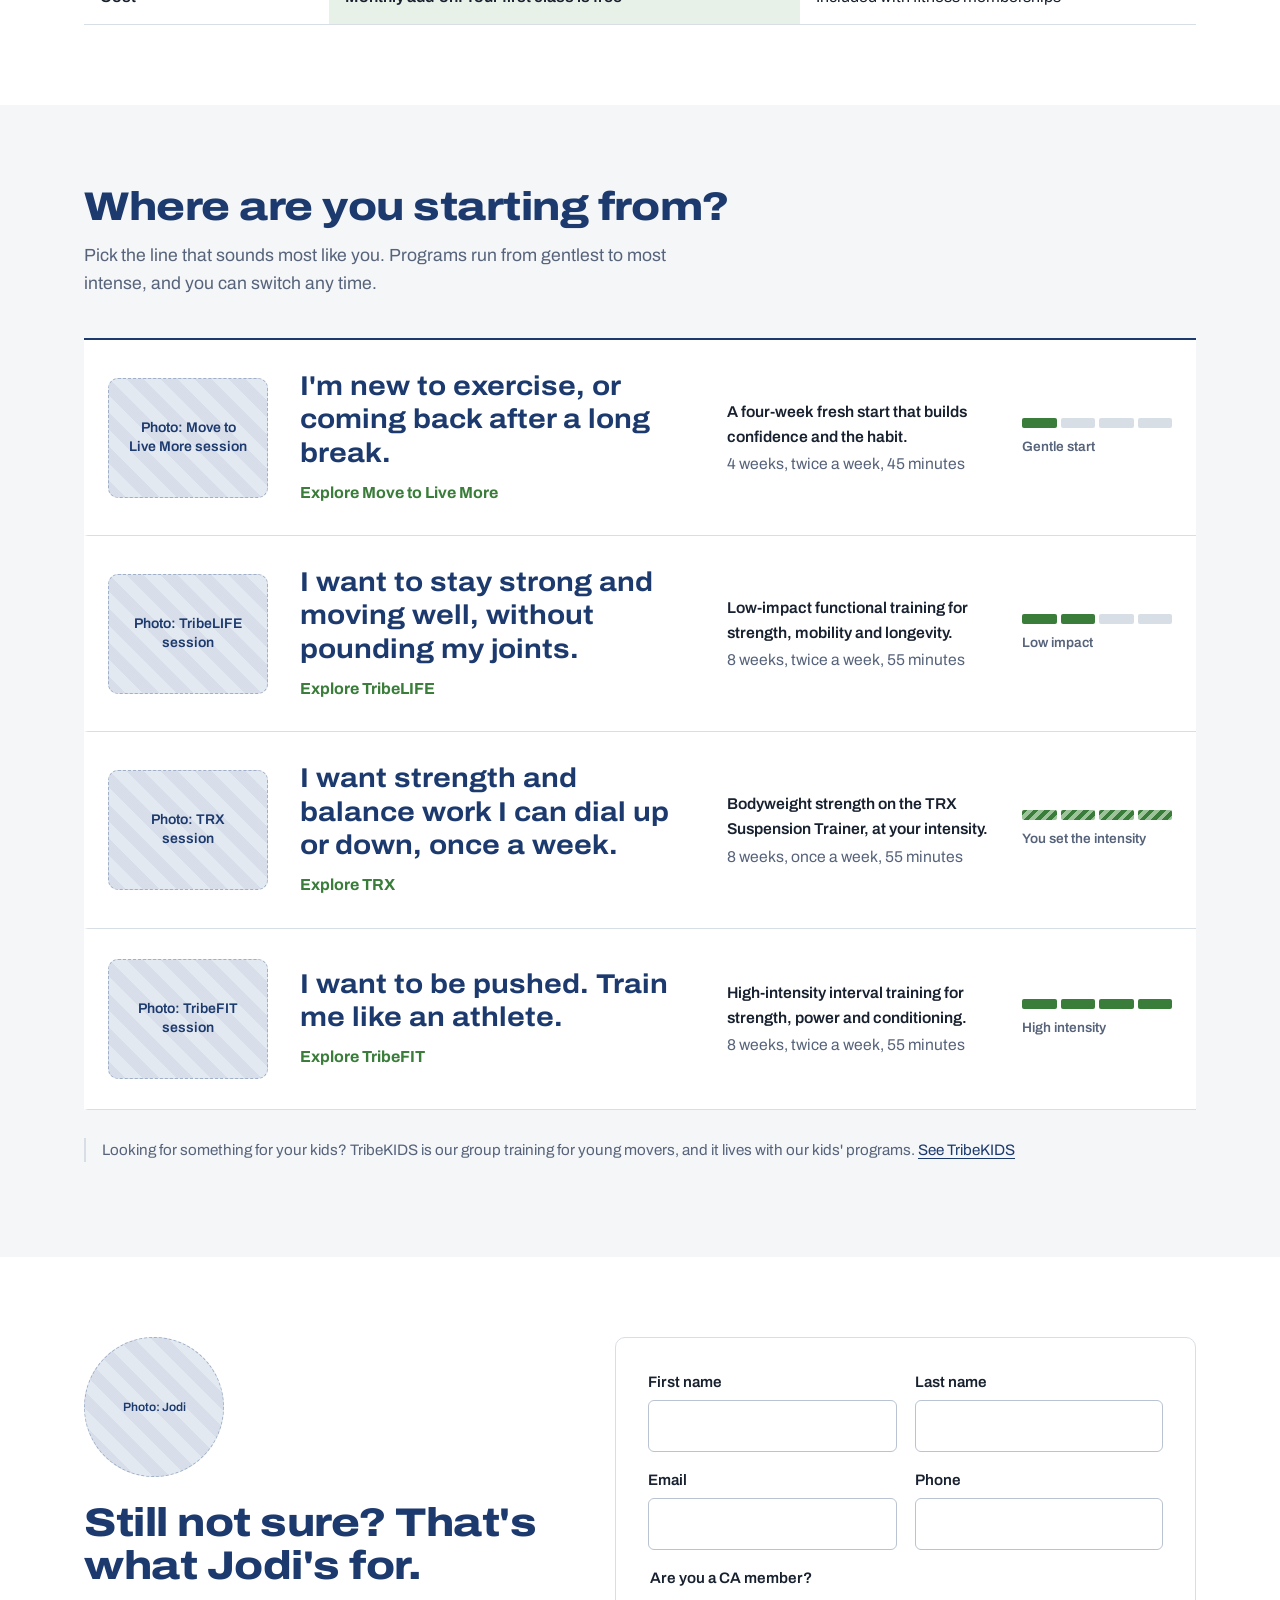
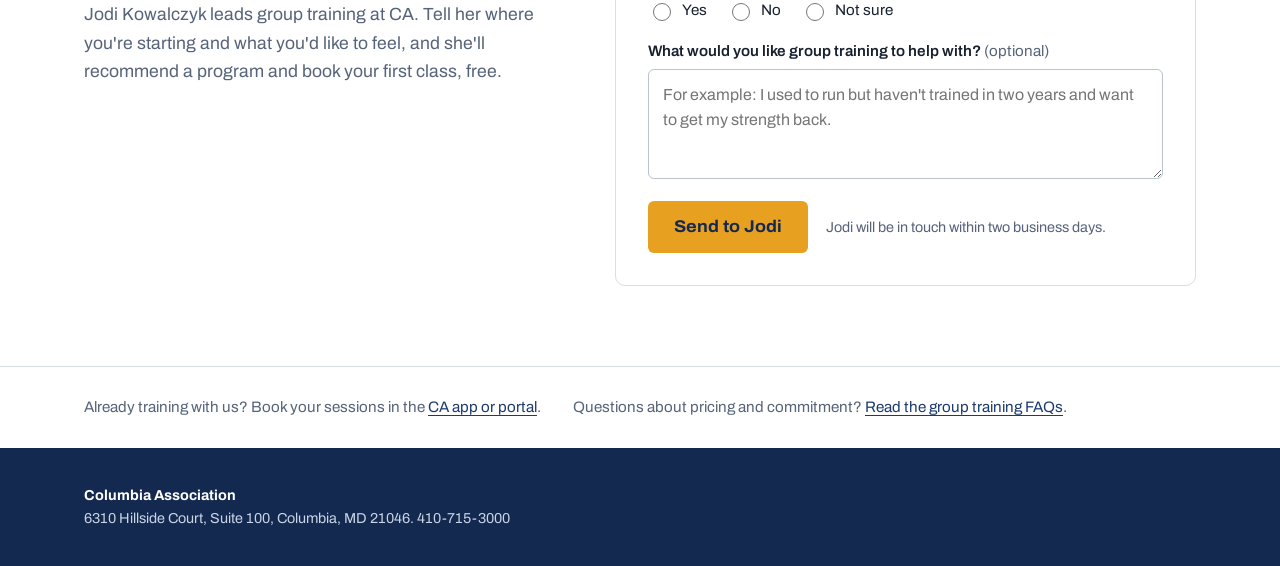
==== commit 24cfea2b: "Add a photo thumbnail placeholder to each home page program row Each "Where are you starting from?" " ====
--- a/index.html
+++ b/index.html
@@ -80,21 +80,25 @@
   </div>
   <ul class="paths">
 <li class="path"><a href="move-to-live-more.html">
+  <div class="ph ph-thumb" aria-hidden="true">Photo: Move to Live More session</div>
   <div><span class="path-say">I&#x27;m new to exercise, or coming back after a long break.</span><span class="path-prog">Explore Move to Live More</span></div>
   <div class="path-facts"><strong>A four-week fresh start that builds confidence and the habit.</strong>4 weeks, twice a week, 45 minutes</div>
   <div class="meter" aria-label="Intensity: Gentle start"><div class="meter-bars" aria-hidden="true"><span class="on"></span><span class=""></span><span class=""></span><span class=""></span></div><span class="meter-label">Gentle start</span></div>
 </a></li>
 <li class="path"><a href="tribelife.html">
+  <div class="ph ph-thumb" aria-hidden="true">Photo: TribeLIFE session</div>
   <div><span class="path-say">I want to stay strong and moving well, without pounding my joints.</span><span class="path-prog">Explore TribeLIFE</span></div>
   <div class="path-facts"><strong>Low-impact functional training for strength, mobility and longevity.</strong>8 weeks, twice a week, 55 minutes</div>
   <div class="meter" aria-label="Intensity: Low impact"><div class="meter-bars" aria-hidden="true"><span class="on"></span><span class="on"></span><span class=""></span><span class=""></span></div><span class="meter-label">Low impact</span></div>
 </a></li>
 <li class="path"><a href="trx.html">
+  <div class="ph ph-thumb" aria-hidden="true">Photo: TRX session</div>
   <div><span class="path-say">I want strength and balance work I can dial up or down, once a week.</span><span class="path-prog">Explore TRX</span></div>
   <div class="path-facts"><strong>Bodyweight strength on the TRX Suspension Trainer, at your intensity.</strong>8 weeks, once a week, 55 minutes</div>
   <div class="meter" aria-label="Intensity: You set the intensity"><div class="meter-bars" aria-hidden="true"><span class="range"></span><span class="range"></span><span class="range"></span><span class="range"></span></div><span class="meter-label">You set the intensity</span></div>
 </a></li>
 <li class="path"><a href="tribefit.html">
+  <div class="ph ph-thumb" aria-hidden="true">Photo: TribeFIT session</div>
   <div><span class="path-say">I want to be pushed. Train me like an athlete.</span><span class="path-prog">Explore TribeFIT</span></div>
   <div class="path-facts"><strong>High-intensity interval training for strength, power and conditioning.</strong>8 weeks, twice a week, 55 minutes</div>
   <div class="meter" aria-label="Intensity: High intensity"><div class="meter-bars" aria-hidden="true"><span class="on"></span><span class="on"></span><span class="on"></span><span class="on"></span></div><span class="meter-label">High intensity</span></div>
--- a/styles.css
+++ b/styles.css
@@ -183,7 +183,7 @@
 /* ---------- Pathways (the triage) ---------- */
 .paths { list-style: none; margin: 0; padding: 0; border-top: 2px solid var(--navy); }
 .path a {
-  display: grid; grid-template-columns: 1.5fr 1fr 150px; gap: 32px; align-items: center;
+  display: grid; grid-template-columns: 160px 1.5fr 1fr 150px; gap: 32px; align-items: center;
   padding: 30px 24px 30px 20px; text-decoration: none; color: var(--ink);
   border-bottom: 1px solid var(--line); border-left: 4px solid transparent; background: var(--white);
 }
@@ -192,6 +192,7 @@
 .path-prog { display: block; margin-top: 10px; font-size: 1rem; font-weight: 700; color: var(--green); font-stretch: 100%; }
 .path a:hover .path-prog { text-decoration: underline; }
 .path-facts { color: var(--muted); font-size: 0.98rem; }
+.ph-thumb { width: 100%; padding: 10px; font-size: 0.78rem; border-radius: 8px; }
 .path-facts strong { color: var(--ink); font-weight: 600; display: block; margin-bottom: 2px; }
 
 .meter { display: grid; gap: 8px; }
@@ -313,6 +314,7 @@
 @media (max-width: 900px) {
   .hero .wrap, .ask, .split, .book { grid-template-columns: 1fr; gap: 36px; }
   .path a { grid-template-columns: 1fr; gap: 14px; padding: 24px 16px; }
+  .ph-thumb { max-width: 200px; }
   .meter { max-width: 200px; }
   .others { grid-template-columns: 1fr; }
 }
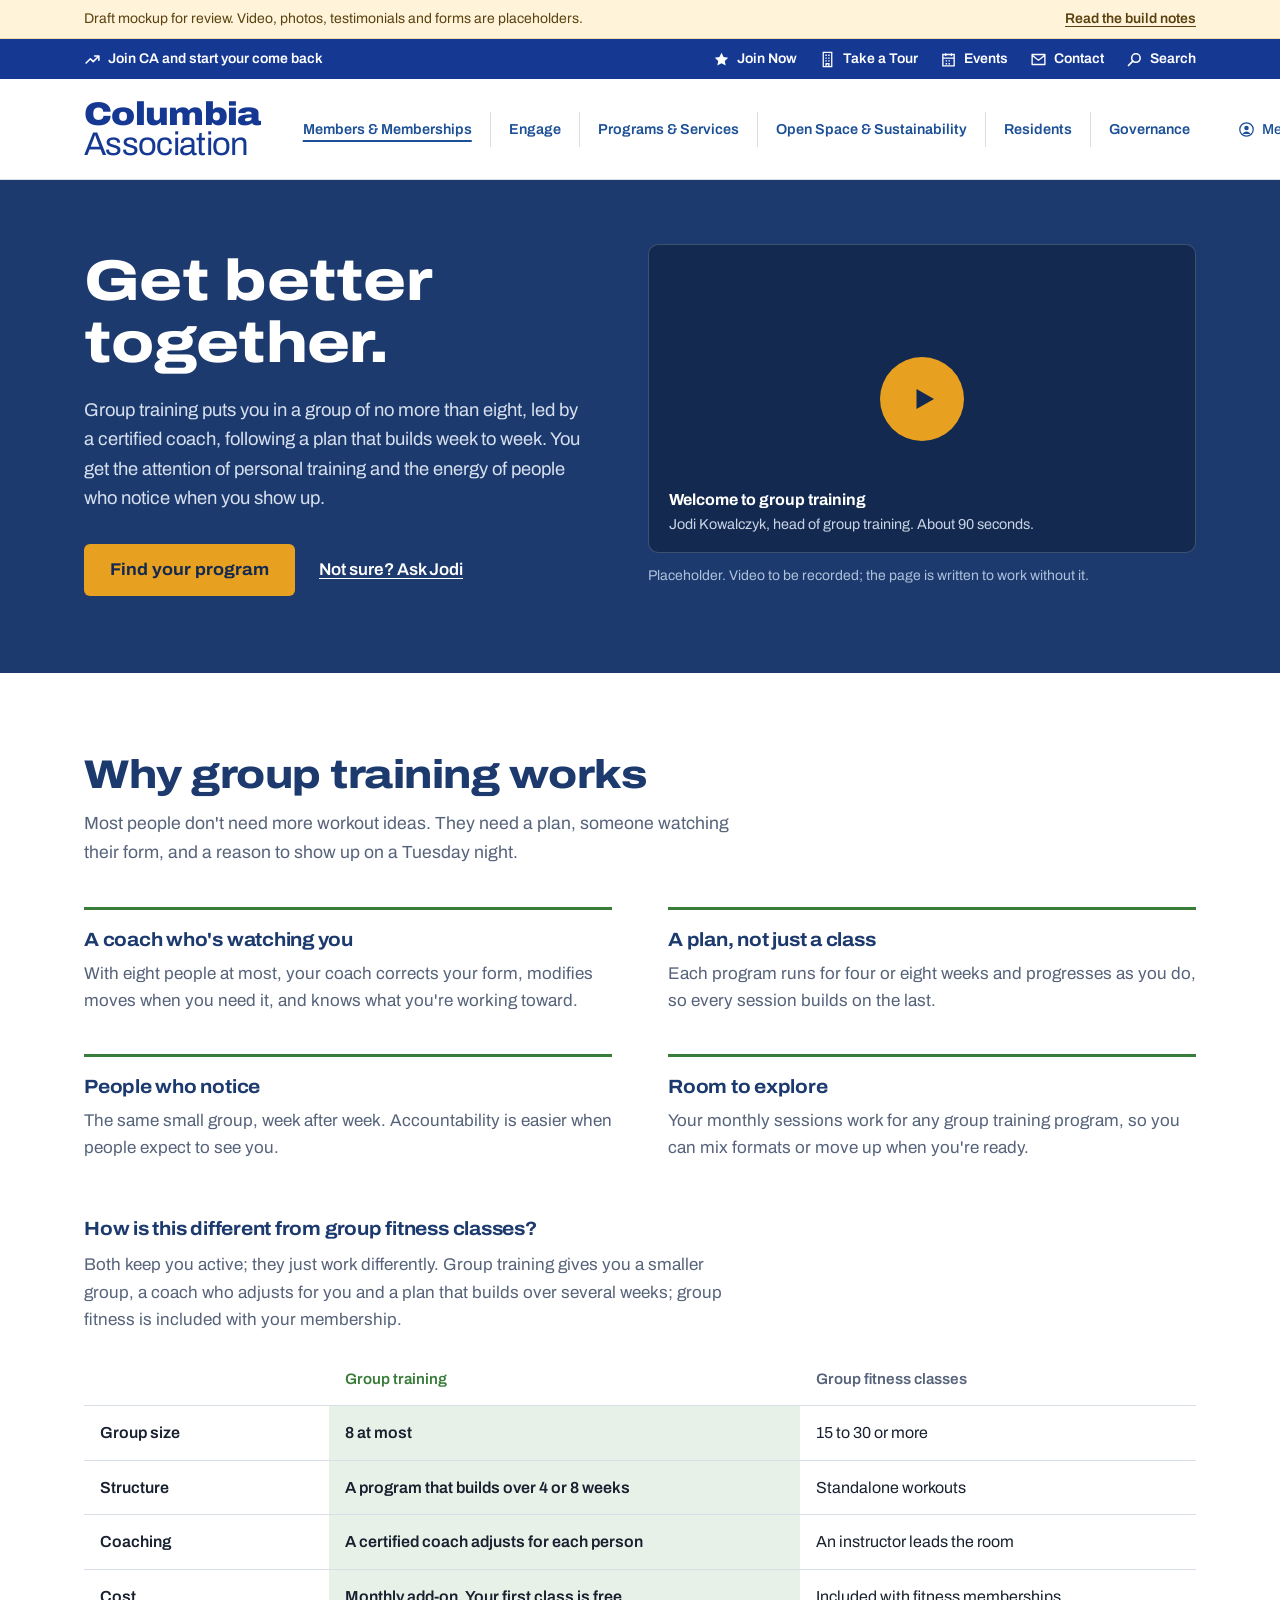
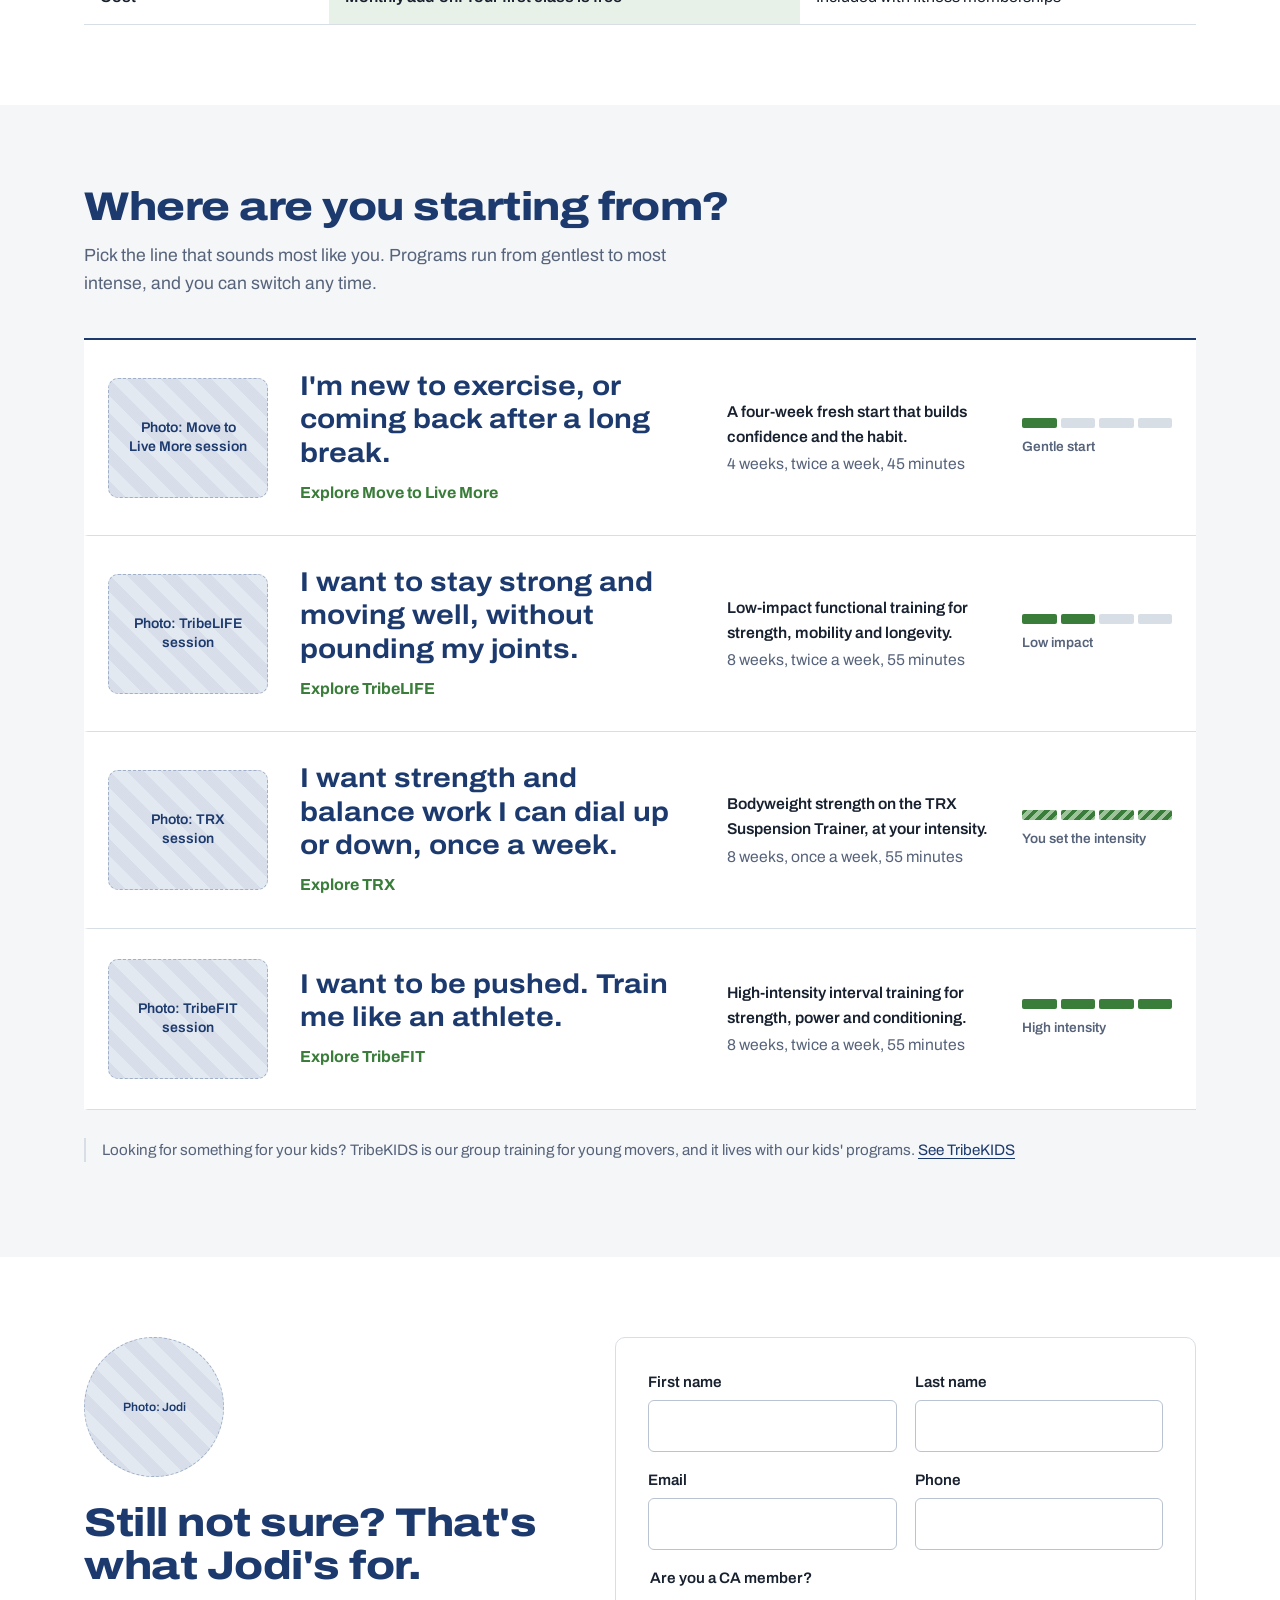
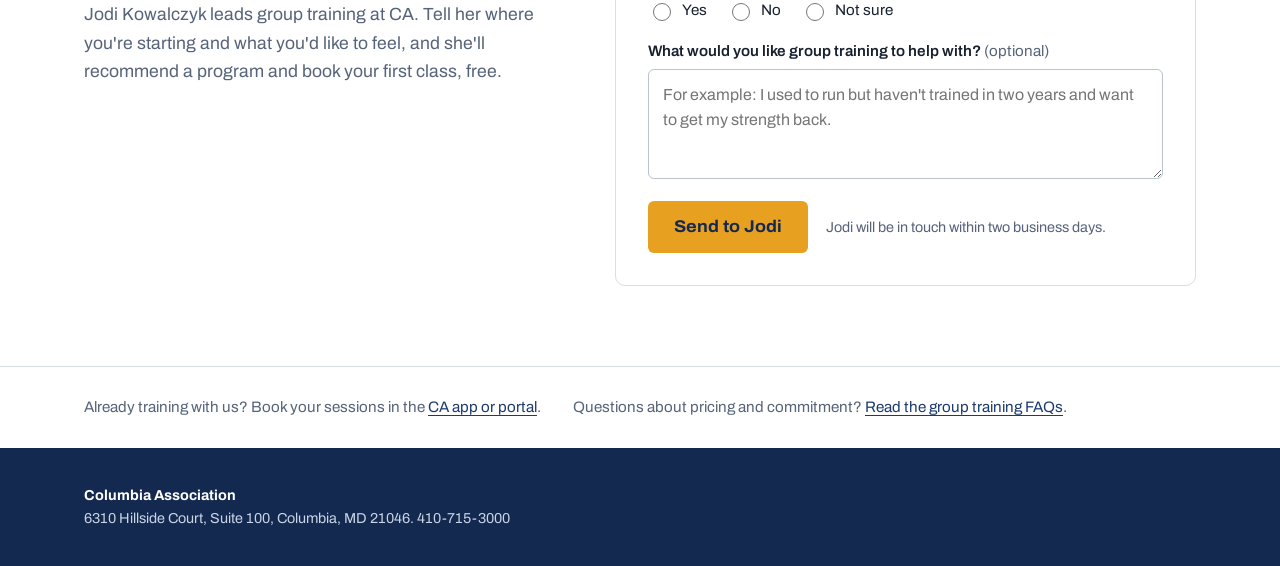
==== commit 224a0a19: "Reorder the comparison intro to match the table, group training first Co-Authored-By: Claude Opus 5." ====
--- a/index.html
+++ b/index.html
@@ -58,7 +58,7 @@
 
   <div class="compare-wrap">
     <h3 id="compare-title">How is this different from group fitness classes?</h3>
-    <p class="compare-intro">Both keep you active; they just work differently. Group fitness is included with your membership; group training adds a smaller group, a coach who adjusts for you and a plan that builds over several weeks.</p>
+    <p class="compare-intro">Both keep you active; they just work differently. Group training gives you a smaller group, a coach who adjusts for you and a plan that builds over several weeks; group fitness is included with your membership.</p>
     <div class="compare-scroll">
     <table class="compare" aria-labelledby="compare-title">
       <thead><tr><td></td><th scope="col" class="col-gt">Group training</th><th scope="col">Group fitness classes</th></tr></thead>
